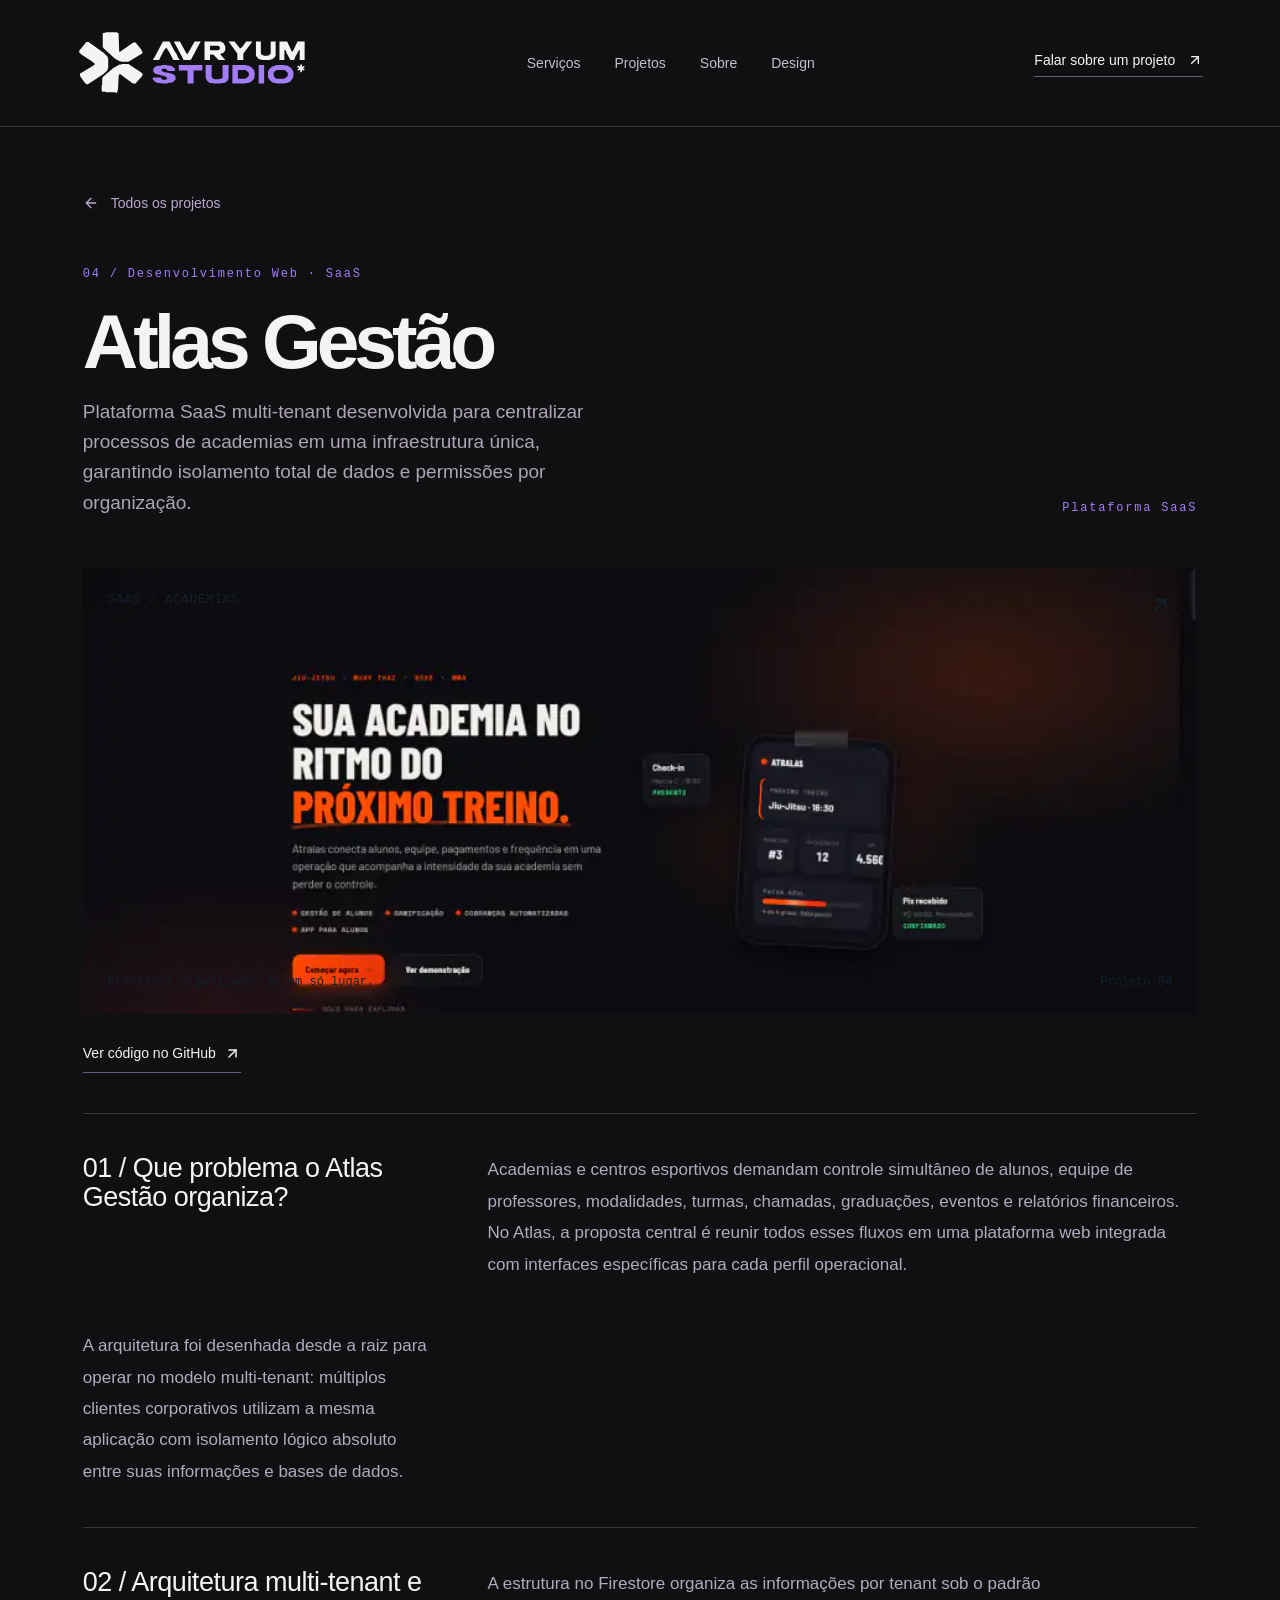
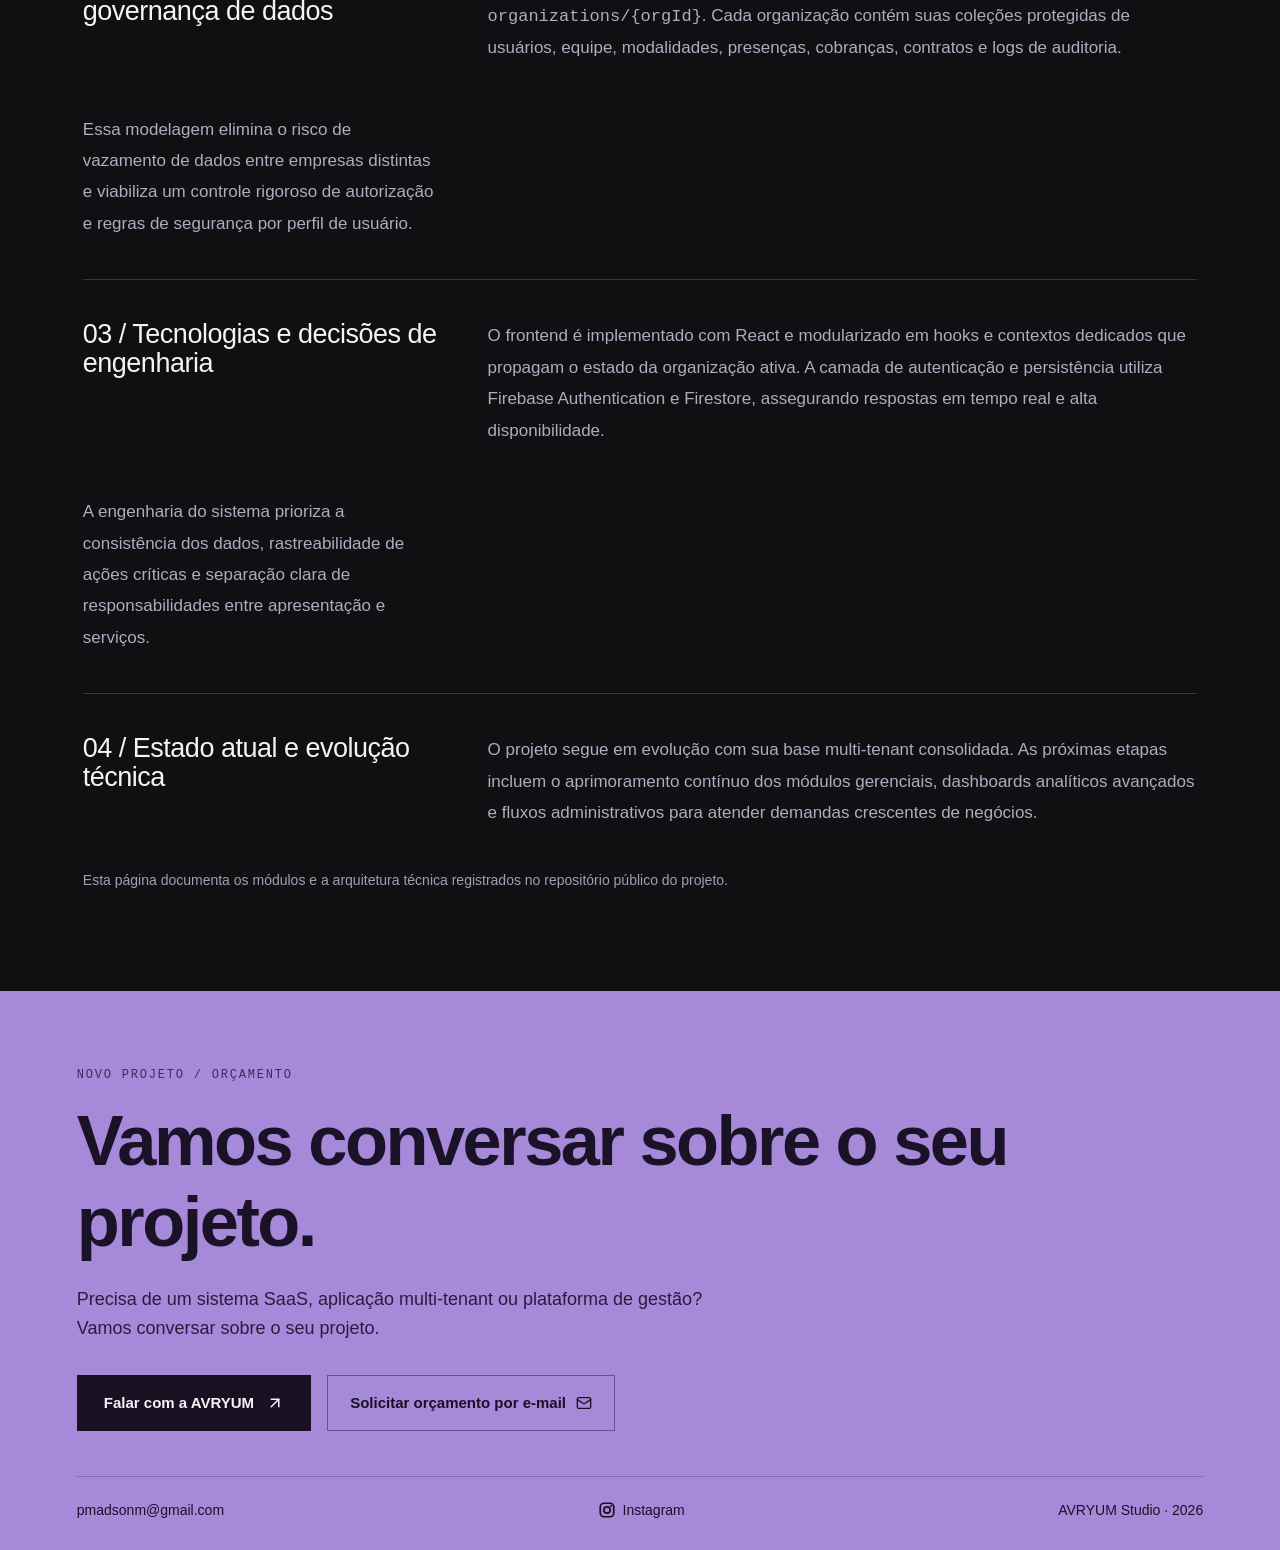
==== projetos/atlas-gestao/index.html @ d2729eb6 "chore: align project pages with AVRYUM studio branding" ====
<!DOCTYPE html>
<html lang="pt-BR">
<head>
<meta charset="UTF-8">
<meta name="viewport" content="width=device-width, initial-scale=1">
<meta name="theme-color" content="#101012">
<title>Atlas Gestão | SaaS Multi-tenant — AVRYUM Studio</title>
<meta name="description" content="Estudo de caso do Atlas Gestão: plataforma SaaS multi-tenant desenvolvida para centralizar processos, permissões e dados de academias.">
<meta name="author" content="AVRYUM Studio">
<meta name="robots" content="index,follow,max-image-preview:large,max-snippet:-1,max-video-preview:-1">
<link rel="canonical" href="https://avryum.vercel.app/projetos/atlas-gestao/index.html">
<meta property="og:locale" content="pt_BR">
<meta property="og:site_name" content="AVRYUM Studio">
<meta property="og:type" content="article">
<meta property="og:title" content="Atlas Gestão | SaaS Multi-tenant — AVRYUM Studio">
<meta property="og:description" content="Plataforma SaaS multi-tenant para centralizar rotinas, equipes, finanças e dados de academias em ambiente isolado.">
<meta property="og:url" content="https://avryum.vercel.app/projetos/atlas-gestao/index.html">
<meta property="og:image" content="https://avryum.vercel.app/projetos/atlas-gestao/img/index-atlas.webp">
<meta property="og:image:alt" content="Interface do projeto Atlas Gestão">
<meta name="twitter:card" content="summary_large_image">
<meta name="twitter:title" content="Atlas Gestão | SaaS Multi-tenant — AVRYUM Studio">
<meta name="twitter:description" content="Estudo de caso do Atlas Gestão, plataforma SaaS multi-tenant para academias.">
<meta name="twitter:image" content="https://avryum.vercel.app/projetos/atlas-gestao/img/index-atlas.webp">
<meta name="twitter:image:alt" content="Interface do projeto Atlas Gestão">
<link rel="icon" type="image/x-icon" href="../../imagens/favicon.ico" />
<link rel="stylesheet" href="../../css/estilos.css">
<script type="application/ld+json" data-seo-static>
{
  "@context": "https://schema.org",
  "@graph": [
    {
      "@type": "Organization",
      "@id": "https://avryum.vercel.app/#avryum",
      "name": "AVRYUM Studio",
      "url": "https://avryum.vercel.app/",
      "sameAs": [
        "https://www.instagram.com/avryum.studio/"
      ]
    },
    {
      "@type": "CreativeWork",
      "@id": "https://avryum.vercel.app/projetos/atlas-gestao/index.html#project",
      "url": "https://avryum.vercel.app/projetos/atlas-gestao/index.html",
      "name": "Atlas Gestão",
      "headline": "Atlas Gestão — SaaS multi-tenant para academias",
      "description": "Plataforma SaaS multi-tenant desenvolvida para centralizar alunos, equipe, modalidades, presenças, finanças e rotinas de academias.",
      "image": "https://avryum.vercel.app/projetos/atlas-gestao/img/index-atlas.webp",
      "inLanguage": "pt-BR",
      "dateModified": "2026-09-16",
      "creator": {"@id": "https://avryum.vercel.app/#avryum"},
      "keywords": ["SaaS para academias", "React", "Firebase", "Firestore", "multi-tenant"],
      "sameAs": ["https://github.com/Mad-xyz/atlas-gestao"]
    },
    {
      "@type": "BreadcrumbList",
      "itemListElement": [
        {"@type": "ListItem", "position": 1, "name": "Portfólio", "item": "https://avryum.vercel.app/"},
        {"@type": "ListItem", "position": 2, "name": "Atlas Gestão", "item": "https://avryum.vercel.app/projetos/atlas-gestao/index.html"}
      ]
    }
  ]
}
</script>
<script defer src="../../js/interacoes.js"></script>
<script defer src="../../js/card-media.js"></script>
</head>
<body class="antialiased">
<a class="skip-link" href="#main">Pular para o conteúdo</a>
<div class="square-cursor" aria-hidden="true"><span></span></div>
<header class="site-header">
<a class="wordmark" href="../../index.html" aria-label="AVRYUM Studio, início"><svg class="wordmark-logo" viewBox="7 101 421 120" role="img" aria-hidden="true" focusable="false">
  <path class="logo-main" fill-rule="evenodd" d="M 54 107 L 54 132 L 56 135 L 76 153 L 83 157 L 89 159 L 101 159 L 126 144 L 127 142 L 124 136 L 114 124 L 110 124 L 85 141 L 84 140 L 83 107 L 79 105 L 61 105 Z M 24 123 L 11 139 L 11 142 L 15 146 L 34 158 L 40 163 L 37 166 L 12 181 L 13 186 L 21 197 L 24 200 L 27 200 L 56 181 L 62 175 L 64 170 L 64 153 L 62 149 L 56 143 L 28 123 Z M 146 154 L 146 156 L 157 156 L 165 140 L 170 133 L 176 142 L 183 156 L 194 156 L 194 154 L 192 152 L 188 143 L 186 141 L 176 122 L 164 122 L 148 152 Z M 202 156 L 214 156 L 216 154 L 233 122 L 222 122 L 209 145 L 207 144 L 195 122 L 184 122 Z M 240 122 L 240 156 L 250 156 L 250 147 L 251 146 L 256 146 L 266 156 L 278 156 L 269 146 L 270 144 L 274 143 L 277 140 L 278 137 L 278 131 L 275 125 L 270 122 Z M 250 131 L 251 130 L 265 130 L 268 132 L 268 136 L 265 138 L 251 138 L 250 137 Z M 284 122 L 300 144 L 300 156 L 310 156 L 311 155 L 311 144 L 327 123 L 327 122 L 316 122 L 309 132 L 305 135 L 295 122 Z M 334 122 L 334 148 L 339 154 L 346 156 L 358 156 L 365 154 L 369 150 L 370 148 L 370 122 L 361 122 L 361 144 L 358 147 L 355 148 L 349 148 L 344 146 L 343 144 L 343 122 Z M 377 122 L 377 156 L 386 156 L 386 138 L 387 137 L 389 139 L 390 143 L 397 156 L 404 156 L 406 150 L 413 137 L 414 138 L 414 156 L 423 156 L 423 122 L 410 122 L 402 139 L 400 141 L 391 122 Z M 127 182 L 125 179 L 101 163 L 89 163 L 88 164 L 85 164 L 74 170 L 54 187 L 53 190 L 53 201 L 52 202 L 52 212 L 54 214 L 59 214 L 60 215 L 76 215 L 79 216 L 81 214 L 81 211 L 82 210 L 83 185 L 85 181 L 109 199 L 114 199 L 126 185 Z"/>
  <path class="logo-studio" fill-rule="evenodd" d="M 147 171 L 146 177 L 150 181 L 169 186 L 172 189 L 170 192 L 163 192 L 160 188 L 146 188 L 145 189 L 146 192 L 150 196 L 155 198 L 160 198 L 161 199 L 172 199 L 173 198 L 181 197 L 187 192 L 187 186 L 183 182 L 174 179 L 166 178 L 161 175 L 163 172 L 169 172 L 171 173 L 173 176 L 186 176 L 186 172 L 182 168 L 177 166 L 172 166 L 171 165 L 163 165 L 162 166 L 152 167 Z M 193 165 L 193 174 L 194 175 L 208 175 L 209 176 L 209 199 L 220 199 L 220 176 L 221 175 L 235 175 L 236 174 L 236 165 Z M 242 166 L 242 187 L 244 193 L 248 197 L 250 198 L 255 198 L 256 199 L 270 199 L 271 198 L 276 198 L 282 194 L 284 189 L 284 165 L 274 165 L 273 166 L 273 188 L 271 190 L 268 190 L 267 191 L 259 191 L 256 190 L 253 187 L 253 165 L 243 165 Z M 291 165 L 291 199 L 315 199 L 316 198 L 320 198 L 326 195 L 331 189 L 332 179 L 331 178 L 331 175 L 326 169 L 320 166 L 316 166 L 315 165 Z M 301 175 L 302 174 L 315 174 L 321 179 L 321 185 L 315 190 L 302 190 L 301 189 Z M 339 165 L 339 199 L 349 199 L 349 165 Z M 358 173 L 356 177 L 356 187 L 358 191 L 363 196 L 367 198 L 371 198 L 372 199 L 387 199 L 388 198 L 391 198 L 397 195 L 402 188 L 402 184 L 403 183 L 402 176 L 397 169 L 391 166 L 387 166 L 386 165 L 372 165 L 363 168 Z M 366 181 L 367 178 L 370 175 L 373 174 L 385 174 L 388 175 L 392 179 L 392 185 L 386 190 L 373 190 L 370 189 L 367 186 Z"/>
  <path class="logo-star" d="M 415 164 L 415 167 L 414 168 L 411 166 L 410 167 L 410 169 L 413 171 L 410 173 L 410 175 L 414 174 L 415 175 L 415 178 L 417 178 L 419 174 L 421 175 L 423 174 L 423 173 L 420 171 L 423 169 L 422 167 L 419 168 L 418 167 L 418 164 Z"/>
</svg></a>
<nav aria-label="Principal"><a href="../../index.html#servicos">Serviços</a><a href="../../index.html#projetos">Projetos</a><a href="../../index.html#sobre">Sobre</a><a href="../../index.html#design">Design</a></nav>
<a class="contact-link" href="#contato">Falar sobre um projeto <svg xmlns="http://www.w3.org/2000/svg" width="16" height="16" viewBox="0 0 24 24" fill="none" stroke="currentColor" stroke-width="2" stroke-linecap="round" stroke-linejoin="round" class="lucide lucide-arrow-up-right" aria-hidden="true"><path d="M7 7h10v10"></path><path d="M7 17 17 7"></path></svg></a>
</header>

<main id="main" class="case-main">
<a class="back-link" href="../../index.html#projetos"><svg xmlns="http://www.w3.org/2000/svg" width="16" height="16" viewBox="0 0 24 24" fill="none" stroke="currentColor" stroke-width="2" stroke-linecap="round" stroke-linejoin="round" class="lucide lucide-arrow-left" aria-hidden="true"><path d="m12 19-7-7 7-7"></path><path d="M19 12H5"></path></svg>Todos os projetos</a>
<div class="case-heading">
<div><span class="eyebrow">04 / Desenvolvimento Web · SaaS</span>
<h1>Atlas Gestão</h1>
<p>Plataforma SaaS multi-tenant desenvolvida para centralizar processos de academias em uma infraestrutura única, garantindo isolamento total de dados e permissões por organização.</p>
</div><span class="eyebrow">Plataforma SaaS</span>
</div>

<div class="project-cover ag" data-media-type="scroll" data-project="atlas-gestao">
<div class="cover-media" aria-hidden="true"></div>
<div class="cover-meta"><span>SAAS / ACADEMIAS</span><svg xmlns="http://www.w3.org/2000/svg" width="23" height="23" viewBox="0 0 24 24" fill="none" stroke="currentColor" stroke-width="2" stroke-linecap="round" stroke-linejoin="round" aria-hidden="true"><path d="M7 7h10v10"></path><path d="M7 17 17 7"></path></svg></div>
<div class="cover-name">ATLAS<span>GESTÃO</span></div>
<div class="cover-bottom"><span>Processos organizados em um só lugar.</span><span>Projeto 04</span></div>
</div>

<div class="case-links"><a href="https://github.com/Mad-xyz/atlas-gestao" target="_blank" rel="noreferrer">Ver código no GitHub<svg xmlns="http://www.w3.org/2000/svg" width="17" height="17" viewBox="0 0 24 24" fill="none" stroke="currentColor" stroke-width="2" stroke-linecap="round" stroke-linejoin="round" class="lucide lucide-arrow-up-right" aria-hidden="true"><path d="M7 7h10v10"></path><path d="M7 17 17 7"></path></svg></a></div>

<section class="case-sections">
<h2>01 / Que problema o Atlas Gestão organiza?</h2>
<p>Academias e centros esportivos demandam controle simultâneo de alunos, equipe de professores, modalidades, turmas, chamadas, graduações, eventos e relatórios financeiros. No Atlas, a proposta central é reunir todos esses fluxos em uma plataforma web integrada com interfaces específicas para cada perfil operacional.</p>
<p>A arquitetura foi desenhada desde a raiz para operar no modelo multi-tenant: múltiplos clientes corporativos utilizam a mesma aplicação com isolamento lógico absoluto entre suas informações e bases de dados.</p>
</section>

<section class="case-sections">
<h2>02 / Arquitetura multi-tenant e governança de dados</h2>
<p>A estrutura no Firestore organiza as informações por tenant sob o padrão <code>organizations/{orgId}</code>. Cada organização contém suas coleções protegidas de usuários, equipe, modalidades, presenças, cobranças, contratos e logs de auditoria.</p>
<p>Essa modelagem elimina o risco de vazamento de dados entre empresas distintas e viabiliza um controle rigoroso de autorização e regras de segurança por perfil de usuário.</p>
</section>

<section class="case-sections">
<h2>03 / Tecnologias e decisões de engenharia</h2>
<p>O frontend é implementado com React e modularizado em hooks e contextos dedicados que propagam o estado da organização ativa. A camada de autenticação e persistência utiliza Firebase Authentication e Firestore, assegurando respostas em tempo real e alta disponibilidade.</p>
<p>A engenharia do sistema prioriza a consistência dos dados, rastreabilidade de ações críticas e separação clara de responsabilidades entre apresentação e serviços.</p>
</section>

<section class="case-sections">
<h2>04 / Estado atual e evolução técnica</h2>
<p>O projeto segue em evolução com sua base multi-tenant consolidada. As próximas etapas incluem o aprimoramento contínuo dos módulos gerenciais, dashboards analíticos avançados e fluxos administrativos para atender demandas crescentes de negócios.</p>
</section>

<p class="case-note">Esta página documenta os módulos e a arquitetura técnica registrados no repositório público do projeto.</p>
</main>

<footer id="contato">
<div class="eyebrow">NOVO PROJETO / ORÇAMENTO</div>
<div class="footer-title">Vamos conversar sobre o seu projeto.</div>
<p class="footer-lead">Precisa de um sistema SaaS, aplicação multi-tenant ou plataforma de gestão? Vamos conversar sobre o seu projeto.</p>
<div class="footer-actions">
  <a class="footer-btn-primary" href="https://ig.me/m/avryum.studio" target="_blank" rel="noreferrer">
    Falar com a AVRYUM
    <svg xmlns="http://www.w3.org/2000/svg" width="18" height="18" viewBox="0 0 24 24" fill="none" stroke="currentColor" stroke-width="2" stroke-linecap="round" stroke-linejoin="round" aria-hidden="true"><path d="M7 7h10v10"></path><path d="M7 17 17 7"></path></svg>
  </a>
  <a class="footer-btn-secondary" href="mailto:pmadsonm@gmail.com">
    Solicitar orçamento por e-mail
    <svg xmlns="http://www.w3.org/2000/svg" width="16" height="16" viewBox="0 0 24 24" fill="none" stroke="currentColor" stroke-width="2" stroke-linecap="round" stroke-linejoin="round" aria-hidden="true"><rect width="20" height="16" x="2" y="4" rx="2"></rect><path d="m22 7-8.97 5.7a1.94 1.94 0 0 1-2.06 0L2 7"></path></svg>
  </a>
</div>
<div class="footer-bottom"><a href="mailto:pmadsonm@gmail.com">pmadsonm@gmail.com</a>
<div class="socials"><a href="https://www.instagram.com/avryum.studio/" target="_blank" rel="noreferrer"><span class="icon-instagram" aria-hidden="true"></span>Instagram</a></div><span>AVRYUM Studio · 2026</span>
</div>
</footer>
</body>
</html>
---- css/estilos.css ----
/* BASE: substitui o reset do framework sem exigir instalação. */
*,::before,::after {
  box-sizing:border-box;
  border:0 solid;
  margin:0;
  padding:0
}

html {
  line-height:1.5;
  -webkit-text-size-adjust:100%;
  tab-size:4
}

body {
  line-height:inherit
}

h1,h2,h3,h4,h5,h6 {
  font-size:inherit;
  font-weight:inherit
}

a {
  color:inherit;
  text-decoration:inherit
}

figure {
  margin:0
}

button,input,select,textarea {
  font:inherit;
  color:inherit;
  background:transparent;
  border-radius:0
}

button {
  cursor:pointer
}

img,svg,video,canvas {
  display:block;
  vertical-align:middle
}

img,video {
  max-width:100%;
  height:auto
}

sup {
  font-size:75%;
  line-height:0;
  position:relative;
  vertical-align:baseline;
  top:-.5em
}

[hidden] {
  display:none!important
}

.antialiased {
  -webkit-font-smoothing:antialiased;
  -moz-osx-font-smoothing:grayscale
}

/* ABAS: aparência original, interação acessível em JavaScript comum. */
.design-tabs {
  display:flex;
  flex-direction:column;
  gap:.5rem
}

.design-tabs [data-slot=tabs-list] {
  display:inline-flex;
  width:fit-content;
  align-items:center;
  justify-content:center;
  padding:3px;
  color:var(--muted-foreground)
}

.design-tabs [data-slot=tabs-trigger] {
  position:relative;
  display:inline-flex;
  align-items:center;
  justify-content:center;
  gap:6px;
  border:1px solid transparent;
  font-weight:500;
  white-space:nowrap;
  color:color-mix(in srgb,var(--foreground) 60%,transparent);
  transition:all .15s
}

.design-tabs [data-slot=tabs-trigger]:hover {
  color:var(--foreground)
}

.design-tabs [data-slot=tabs-trigger]::after {
  content:"";
  position:absolute;
  left:0;
  right:0;
  bottom:-5px;
  height:2px;
  opacity:0;
  transition:opacity .15s
}

.design-tabs [data-slot=tabs-trigger][data-state=active]::after {
  opacity:1
}

.design-tabs [data-slot=tabs-content] {
  flex:1;
  outline:none
}

.liquid-art {
  position:relative;
  overflow:hidden
}

.liquid-brilho {
  position:absolute;
  left:0;
  top:0;
  width:44%;
  aspect-ratio:1;
  border-radius:50%;
  pointer-events:none;
  opacity:0;
  transform:translate(-50%,-50%);
  background:radial-gradient(circle,rgba(189,151,255,.38),rgba(130,80,220,.14) 35%,transparent 72%);
  filter:blur(18px);
  mix-blend-mode:screen;
  transition:opacity .35s ease,left .12s ease,top .12s ease
}


/* VISUAL ORIGINAL: cores, tamanhos e margens não foram redesenhados. */
.liquid-art {
  width:100%;
  height:100%
}

:root {
  color-scheme:dark;
  --background:#101012;
  --foreground:#f4f3f6;
  --card:#19191d;
  --card-foreground:#f4f3f6;
  --popover:#19191d;
  --popover-foreground:#f4f3f6;
  --primary:#ad8cff;
  --primary-foreground:#111014;
  --secondary:#242127;
  --secondary-foreground:#f4f3f6;
  --muted:#242127;
  --muted-foreground:#ada9b5;
  --accent:#34303b;
  --accent-foreground:#fff;
  --border:#37343c;
  --ring:#ad8cff;
  --purple:#a37df7;
  
}

* {
  box-sizing:border-box
}
html {
  scroll-behavior:smooth;
  scroll-padding-top:36px
}
body {
  margin:0;
  background:var(--background);
  color:var(--foreground);
  font-family:Arial,Helvetica,sans-serif;
  font-size:16px;
  line-height:1.6
}
a {
  color:inherit;
  text-decoration:none
}
button {
  font:inherit
}
a:focus-visible,button:focus-visible {
  outline:2px solid var(--purple);
  outline-offset:7px
}
::selection {
  background:#a37df7;
  color:#111
}
h1,h2,h3,p {
  margin:0
}
em {
  font-family:Georgia,'Times New Roman',serif;
  font-weight:400
}
svg {
  flex-shrink:0
}

/* CABEÇALHO E NAVEGAÇÃO */
.site-header {
  max-width:1440px;
  margin:auto;
  display:flex;
  align-items:center;
  justify-content:space-between;
  padding:30px 6%;
  border-bottom:1px solid var(--border);
  gap:28px
}
.wordmark {
  font-size:31px;
  font-weight:800;
  letter-spacing:-2px;
  line-height:1
}
.wordmark span {
  color:var(--purple)
}
.wordmark sup {
  font-size:11px;
  letter-spacing:0;
  vertical-align:top;
  margin-left:3px
}
.site-header nav {
  display:flex;
  gap:34px;
  font-size:14px
}
.site-header nav a {
  color:#c2bfc7
}
.site-header a:hover {
  color:var(--purple)
}
.contact-link {
  display:flex;
  align-items:center;
  gap:12px;
  font-size:14px;
  border-bottom:1px solid #65606f;
  padding-bottom:5px
}

/* APRESENTAÇÃO INICIAL */
.hero {
  max-width:1440px;
  margin:auto;
  padding:35px 6% 0
}
.hero-top {
  display:flex;
  justify-content:space-between
}
.eyebrow,.hero-index {
  font-size:12px;
  letter-spacing:1.8px;
  font-family:monospace;
  font-weight:500
}
.eyebrow {
  color:var(--purple)
}
.hero-index {
  color:#a6a1ad
}
.hero-grid {
  display:grid;
  grid-template-columns:1.2fr 1fr;
  align-items:center;
  min-height:570px;
  gap:12px
}
.hero-copy {
  position:relative;
  z-index:2;
  padding:50px 0
}
h1 {
  font-size:clamp(56px,6.9vw,104px);
  font-weight:600;
  line-height:.99;
  letter-spacing:-5px
}
h1 em {
  color:var(--purple)
}
.hero-copy>p {
  font-size:17px;
  line-height:1.7;
  color:#b7b3bf;
  max-width:430px;
  margin:30px 0
}
.hero-actions {
  display:flex;
  align-items:center;
  gap:16px;
  flex-wrap:wrap
}
.primary-link {
  display:inline-flex;
  align-items:center;
  gap:34px;
  background:var(--purple);
  color:#15101e;
  padding:15px 23px;
  font-size:14px;
  font-weight:600;
  border:1px solid var(--purple);
  transition:background .2s,transform .2s
}
.primary-link:hover {
  background:#c4acff;
  transform:translateY(-2px)
}
.secondary-link {
  display:inline-flex;
  align-items:center;
  gap:10px;
  background:transparent;
  color:#f4f3f6;
  padding:14px 22px;
  font-size:14px;
  font-weight:600;
  border:1px solid var(--border);
  transition:border-color .2s,background .2s,color .2s,transform .2s
}
.secondary-link:hover {
  border-color:var(--purple);
  color:var(--purple);
  background:rgba(163,125,247,.08);
  transform:translateY(-2px)
}
.hero-footnote {
  display:flex;
  flex-direction:column;
  color:#aaa4b3;
  font-size:12px;
  margin-top:33px;
  line-height:1.6
}
.hero-art {
  position:relative;
  aspect-ratio:1/1;
  min-width:0
}
.hero-art img {
  width:100%;
  height:100%;
  object-fit:cover;
  mix-blend-mode:lighten
}
.art-caption {
  position:absolute;
  bottom:8px;
  left:18px;
  font-family:monospace;
  font-size:12px;
  letter-spacing:1px;
  color:#aaa2b6
}
.art-number {
  position:absolute;
  right:0;
  top:18px;
  writing-mode:vertical-rl;
  font-family:monospace;
  font-size:12px;
  color:#9e96aa
}
.discipline-line {
  border-top:1px solid var(--border);
  border-bottom:1px solid var(--border);
  padding:23px 0;
  display:flex;
  align-items:center;
  justify-content:space-between;
  gap:18px;
  font-size:12px;
  letter-spacing:1px;
  color:#d3cfd9
}
.asterisk {
  color:var(--purple);
  font-size:28px;
  line-height:1
}

/* SEÇÕES E PROJETOS */
.section {
  max-width:1440px;
  margin:auto;
  padding:104px 6%
}
.section-heading {
  display:flex;
  justify-content:space-between;
  align-items:flex-end;
  gap:50px;
  margin-bottom:45px
}
.section-heading>p {
  max-width:310px;
  font-size:16px;
  color:#a9a4b0;
  line-height:1.8
}
h2 {
  font-size:clamp(42px,4.6vw,67px);
  line-height:1.05;
  letter-spacing:-2.7px;
  font-weight:500;
  margin-top:20px
}
h2 em {
  color:var(--purple)
}

/* SERVIÇOS E ESPECIALIDADES */
.services-section {
  border-bottom:1px solid var(--border);
}
.services-grid {
  display:grid;
  grid-template-columns:repeat(3,1fr);
  gap:26px;
  margin-top:20px
}
.service-card {
  background:var(--card);
  border:1px solid var(--border);
  padding:34px 28px;
  display:flex;
  flex-direction:column;
  justify-content:space-between;
  transition:transform .25s,border-color .25s,background .25s;
  position:relative
}
.service-card:hover {
  transform:translateY(-4px);
  border-color:var(--purple);
  background:#1c1b20
}
.service-card-top {
  display:flex;
  justify-content:space-between;
  align-items:center;
  margin-bottom:20px
}
.service-number {
  font-family:monospace;
  font-size:12px;
  color:var(--purple);
  letter-spacing:1.5px;
  font-weight:600
}
.service-icon {
  color:#9a92a5
}
.service-card h3 {
  font-size:22px;
  font-weight:500;
  letter-spacing:-.5px;
  margin-bottom:12px;
  color:#f4f3f6
}
.service-card p {
  font-size:15px;
  line-height:1.7;
  color:#aaa4b2
}
.service-card-footer {
  margin-top:24px;
  padding-top:16px;
  border-top:1px solid rgba(255,255,255,.06);
  font-family:monospace;
  font-size:11px;
  color:#857f8f;
  letter-spacing:1px;
  text-transform:uppercase
}

.work {
  overflow:hidden;
}
.project-grid {
  --grid-gap:34px;
  display:flex;
  gap:var(--grid-gap);
  width:max-content;
  animation:marquee 30s linear infinite;
}
.project-grid:hover {
  animation-play-state:paused;
}
@keyframes marquee {
  0% { transform:translateX(0); }
  100% { transform:translateX(calc(-50% - (var(--grid-gap) / 2))); }
}
.project-card {
  display:block;
  min-width:0;
  flex:0 0 32vw;
}
.project-cover {
  aspect-ratio:1.36;
  position:relative;
  display:flex;
  flex-direction:column;
  justify-content:space-between;
  padding:25px;
  overflow:hidden;
  transition:transform .35s
}
.project-card:hover .project-cover {
  transform:translateY(-5px)
}
.rs {
  background:#c0a5f0;
  color:#20132e
}
.mh {
  background:#e6e6e3;
  color:#161617
}
.ig {
  background:#f4a6d1;
  color:#2e1320
}
.ag {
  background:#a5d1f0;
  color:#13202e
}
.cover-meta,.cover-bottom {
  display:flex;
  justify-content:space-between;
  gap:12px;
  font:12px monospace;
  letter-spacing:1px
}
.cover-name {
  font-size:clamp(40px,6vw,90px);
  font-weight:900;
  letter-spacing:-5px;
  line-height:.92
}
.cover-name>span {
  display:block
}
.rs .cover-name>span {
  font-size:.57em;
  letter-spacing:-2px
}
.mh .cover-name>span {
  font-style:italic;
  color:#685189
}
.ig .cover-name>span {
  font-size:.6em;
  letter-spacing:-2px;
  color:#ad4b80
}
.ag .cover-name>span {
  font-size:.6em;
  letter-spacing:-2px;
  color:#4b80ad
}
.cover-bottom {
  font-size:12px;
  letter-spacing:0
}
.project-caption {
  display:flex;
  justify-content:space-between;
  align-items:center;
  padding-top:22px;
  gap:16px
}
.project-caption h3 {
  font-size:23px;
  font-weight:500;
  letter-spacing:-.5px
}
.project-caption p {
  font-size:14px;
  color:#a9a2b2;
  margin-top:3px
}
.round-arrow {
  display:grid;
  place-items:center;
  border:1px solid #504959;
  width:42px;
  height:42px;
  border-radius:50%;
  transition:background .2s;
  flex-shrink:0
}
.project-card:hover .round-arrow {
  background:var(--purple);
  color:#17121d
}
.project-summary {
  font-size:15px;
  line-height:1.7;
  color:#aaa4b1;
  margin-top:17px;
  max-width:440px
}

/* SOBRE MIM */
.about {
  background:#eeedf0;
  color:#19161f;
  display:grid;
  grid-template-columns:1fr 1fr;
  gap:10%;
  max-width:none;
  padding-left:max(6%,calc((100% - 1268px)/2));
  padding-right:max(6%,calc((100% - 1268px)/2))
}
.about .eyebrow {
  color:#684497
}
.about h2 {
  font-size:clamp(40px,4.4vw,63px)
}
.about h2 em {
  color:#7047a5
}
.about-lead {
  margin-top:40px;
  font-size:23px;
  line-height:1.5;
  letter-spacing:-.5px
}
.signature {
  display:block;
  font-family:Georgia,serif;
  font-size:25px;
  font-style:italic;
  color:#6d4b97;
  margin-top:34px
}
.about-story>p {
  font-size:17px;
  line-height:1.8;
  color:#55505b
}
.timeline {
  margin-top:32px
}
.timeline>div {
  display:flex;
  gap:30px;
  border-top:1px solid #d0cad7;
  padding:25px 0
}
.timeline>div>span {
  font:12px monospace;
  color:#7752a5;
  min-width:39px;
  margin-top:5px
}
.timeline h3 {
  font-size:18px;
  font-weight:600;
  margin-bottom:8px
}
.timeline p {
  font-size:15px;
  line-height:1.75;
  color:#605967
}
.about-story .honest-note {
  font-size:14px;
  border-left:2px solid #906ac2;
  padding-left:20px;
  margin-top:15px
}

/* CONHECIMENTOS */
.toolbox {
  padding-top:55px;
  padding-bottom:60px;
  border-bottom:1px solid var(--border)
}
.tools-row {
  display:grid;
  grid-template-columns:repeat(6,1fr);
  margin-top:30px;
  gap:24px
}
.tools-row h3 {
  font-size:22px;
  letter-spacing:-.5px;
  font-weight:500
}
.tools-row span {
  font-size:14px;
  color:#a29aaa
}

/* ÁREA DE DESIGN */
.design-tabs [data-slot=tabs-list] {
  height:auto;
  gap:24px;
  margin-bottom:26px;
  flex-wrap:wrap
}
.design-tabs [data-slot=tabs-trigger] {
  padding:12px 0;
  font-size:14px;
  border-radius:0;
  flex:none
}
.design-tabs [data-slot=tabs-trigger][data-state=active] {
  color:var(--purple)
}
.design-tabs [data-slot=tabs-trigger]:after {
  background:var(--purple)
}
.design-panel {
  border-top:1px solid var(--border);
  border-bottom:1px solid var(--border);
  display:grid;
  grid-template-columns:1.1fr 1fr;
  gap:60px;
  padding:45px 0
}
.big-type {
  font-size:clamp(40px,5.3vw,75px);
  letter-spacing:-3px;
  line-height:1.07;
  font-weight:500
}
.big-type em {
  color:var(--purple)
}
.design-panel>div {
  max-width:430px;
  align-self:center
}
.design-panel h3 {
  font-size:26px;
  font-weight:500;
  margin:12px 0
}
.design-panel p {
  font-size:16px;
  color:#b6aebf
}
.design-panel p.muted {
  font-size:14px;
  color:#a79daf;
  margin-top:20px
}

/* POSICIONAMENTO DESENVOLVIMENTO + DESIGN */
.solution-mindset {
  border-top:1px solid var(--border);
  border-bottom:1px solid var(--border);
  background:linear-gradient(180deg,#141417 0%,#101012 100%);
  padding:90px 6%
}
.mindset-container {
  max-width:1440px;
  margin:auto;
  display:grid;
  grid-template-columns:1.1fr 1fr;
  gap:60px;
  align-items:center
}
.mindset-container h2 {
  margin-top:0;
  font-size:clamp(36px,4.5vw,58px);
  line-height:1.08;
  letter-spacing:-2px
}
.mindset-container h2 em {
  color:var(--purple)
}
.mindset-copy {
  max-width:520px
}
.mindset-copy p {
  font-size:17px;
  line-height:1.8;
  color:#b7b2c0;
  margin-bottom:18px
}
.mindset-copy p:last-child {
  margin-bottom:0
}

/* RODAPÉ */
footer {
  background:#a789da;
  color:#1a1226;
  padding:75px 6% 30px
}
footer .eyebrow {
  color:#3f2c58
}
.footer-title {
  display:flex;
  align-items:center;
  justify-content:space-between;
  font-size:clamp(34px,5.5vw,72px);
  letter-spacing:-2.5px;
  line-height:1.15;
  padding:16px 0 12px;
  font-weight:600
}
.footer-title svg {
  width:55px;
  height:55px
}
.footer-lead {
  font-size:18px;
  line-height:1.6;
  color:#291c3d;
  max-width:640px;
  margin:10px 0 32px
}
.footer-actions {
  display:flex;
  gap:16px;
  flex-wrap:wrap;
  margin-bottom:45px
}
.footer-btn-primary {
  display:inline-flex;
  align-items:center;
  gap:12px;
  background:#191024;
  color:#f4f3f6;
  padding:15px 26px;
  font-size:15px;
  font-weight:600;
  border:1px solid #191024;
  transition:background .2s,transform .2s
}
.footer-btn-primary:hover {
  background:#2e1f40;
  transform:translateY(-2px)
}
.footer-btn-secondary {
  display:inline-flex;
  align-items:center;
  gap:10px;
  background:transparent;
  color:#191024;
  padding:14px 22px;
  font-size:15px;
  font-weight:600;
  border:1px solid #6b4d90;
  transition:background .2s,border-color .2s
}
.footer-btn-secondary:hover {
  background:rgba(25,16,36,.08);
  border-color:#191024
}
.footer-bottom {
  border-top:1px solid #876aae;
  padding-top:22px;
  display:flex;
  justify-content:space-between;
  align-items:center;
  gap:24px;
  font-size:14px
}
.socials {
  display:flex;
  gap:22px
}
.socials a {
  display:flex;
  align-items:center;
  gap:7px
}
.icon-github,.icon-instagram,.icon-linkedin {
  background-size: contain;
  background-repeat: no-repeat;
  width: 18px;
  height: 18px;
  filter: brightness(0);
}
.icon-github {
  background-image: url('https://cdn.jsdelivr.net/gh/glincker/thesvg@main/public/icons/github/default.svg');
}
.icon-instagram {
  background-image: url('https://cdn.jsdelivr.net/gh/glincker/thesvg@main/public/icons/instagram/mono.svg');
}
.icon-linkedin {
  background-image: url('https://cdn.jsdelivr.net/gh/glincker/thesvg@main/public/icons/linkedin/default.svg');
}

/* CURSOR QUADRADO */
.square-cursor {
  pointer-events:none;
  position:fixed;
  top:0;
  left:0;
  width:0;
  height:0;
  z-index:9999;
  opacity:0
}
.square-cursor span {
  position:absolute;
  display:block;
  width:10px;
  height:10px;
  background:#ba95ff;
  left:-5px;
  top:-5px;
  box-shadow:0 0 24px 7px #9d69f329;
  transition:width .2s,height .2s,left .2s,top .2s,background .2s
}
.square-cursor.over span {
  width:26px;
  height:26px;
  left:-13px;
  top:-13px;
  background:#b58cff30;
  border:1px solid #c1a1ff
}
@media(pointer:fine) {
  .custom-cursor,.custom-cursor a,.custom-cursor button {
  cursor:none
}

}

/* PÁGINAS DOS PROJETOS */
.case-main {
  max-width:1268px;
  padding:65px 6% 100px;
  margin:auto
}
.back-link {
  font-size:14px;
  color:#b9a8ce;
  display:inline-flex;
  gap:12px;
  align-items:center;
  margin-bottom:45px
}
.case-heading {
  display:flex;
  justify-content:space-between;
  gap:40px;
  align-items:flex-end;
  margin-bottom:50px
}
.case-heading h1 {
  font-size:clamp(46px,6vw,86px);
  margin:18px 0
}
.case-heading p {
  max-width:540px;
  color:#ada5b7;
  font-size:19px
}
.case-main .project-cover {
  aspect-ratio:2.5
}
.case-main .cover-name {
  font-size:clamp(60px,9vw,135px)
}
.case-links {
  display:flex;
  gap:24px;
  flex-wrap:wrap;
  padding:28px 0 40px
}
.case-links a {
  display:flex;
  align-items:center;
  gap:8px;
  font-size:14px;
  border-bottom:1px solid #6c577e;
  padding-bottom:8px
}
.case-sections {
  display:grid;
  grid-template-columns:1fr 2fr;
  border-top:1px solid var(--border);
  padding:40px 0;
  gap:50px
}
.case-sections h2 {
  font-size:27px;
  margin:0;
  letter-spacing:-.5px
}
.case-sections p {
  font-size:17px;
  color:#b2aabf;
  line-height:1.85
}
.case-note {
  font-size:14px;
  color:#a99bb5;
  max-width:650px
}
.skip-link {
  position:absolute;
  top:-100px;
  left:20px;
  background:#a37df7;
  color:#111;
  padding:12px;
  z-index:10000
}
.skip-link:focus {
  top:10px
}

@media(min-width:1500px) {
  footer {
  padding-left:calc((100% - 1268px)/2);
  padding-right:calc((100% - 1268px)/2)
}

}

@media(max-width:800px) {
  .site-header {
  padding:25px 6%;
  gap:18px
}
.site-header nav {
  gap:20px
}
.contact-link {
  font-size:0;
  gap:0
}
.contact-link svg {
  width:22px;
  height:22px
}
.hero-grid {
  min-height:0;
  grid-template-columns:1.15fr 1fr
}
.hero-copy {
  padding:50px 0
}
h1 {
  font-size:60px;
  letter-spacing:-3px
}
.hero-copy>p {
  font-size:16px
}
.hero-art {
  margin-right:-20px
}
.hero-index {
  display:none
}
.hero-footnote {
  display:none
}
.art-caption {
  display:none
}
.discipline-line {
  gap:12px;
  letter-spacing:0
}
.section {
  padding-top:70px;
  padding-bottom:70px
}
.section-heading {
  gap:30px
}
.section-heading>p {
  max-width:250px;
  font-size:15px
}
.about {
  gap:7%
}
.about h2 {
  font-size:43px
}
.about-lead {
  font-size:20px
}
.timeline>div {
  gap:15px
}
.tools-row {
  grid-template-columns:repeat(3,1fr)
}
.services-grid {
  grid-template-columns:repeat(2,1fr)
}
.mindset-container {
  grid-template-columns:1fr;
  gap:35px
}
.design-panel {
  gap:35px
}
.footer-bottom {
  flex-wrap:wrap
}
.footer-bottom>span {
  width:100%
}
.case-heading {
  display:block
}
.case-heading .eyebrow {
  margin-top:22px;
  display:block
}

}

@media(max-width:560px) {
  body {
    overflow-x:hidden
  }
  .site-header nav {
    display:none
  }
  .wordmark {
    font-size:28px
  }
.site-header .contact-link {
  display:none
}
.hero-top {
  margin-top:6px
}
.eyebrow {
  font-size:12px;
  letter-spacing:1px
}
.hero-grid {
  display:flex;
  flex-direction:column;
  align-items:stretch;
  gap:0
}
.hero-copy {
  padding:43px 0 15px
}
h1 {
  font-size:clamp(49px,12vw,68px);
  letter-spacing:-2.8px
}
.hero-copy>p {
  max-width:100%;
  margin:24px 0
}
.hero-art {
  width:88%;
  align-self:center;
  margin:-8px 0 18px;
  max-height:340px
}
.hero-art img {
  object-fit:contain
}
.art-number {
  right:0;
  top:45px
}
.discipline-line {
  flex-wrap:wrap;
  justify-content:center;
  padding:18px 0
}
.discipline-line>span:nth-last-child(-n+2) {
  display:none
}
.section-heading {
  display:block;
  margin-bottom:30px
}
.section-heading>p {
  margin-top:24px;
  max-width:100%
}
h2 {
  font-size:43px;
  letter-spacing:-2px
}
.project-grid {
  --grid-gap:20px;
}
.project-card {
  flex:0 0 85vw;
}
.cover-name {
  font-size:clamp(50px,15vw,70px)
}
.project-cover {
  padding:22px
}
.project-summary {
  font-size:16px
}
.about {
  grid-template-columns:1fr;
  gap:40px
}
.about-lead {
  margin-top:25px
}
.signature {
  margin-top:20px
}
.tools-row {
  grid-template-columns:1fr 1fr;
  gap:25px
}
.tools-row h3 {
  font-size:21px
}
.toolbox {
  padding-top:40px;
  padding-bottom:40px
}
.design-tabs [data-slot=tabs-list] {
  gap:16px;
  justify-content:flex-start
}
.design-tabs [data-slot=tabs-trigger] {
  font-size:14px;
  white-space:normal
}
.design-panel {
  grid-template-columns:1fr;
  gap:35px;
  padding:32px 0
}
.big-type {
  font-size:57px
}
.footer-title {
  font-size:clamp(30px,9vw,41px);
  letter-spacing:-1.8px;
  gap:16px
}
.footer-title svg {
  width:34px;
  height:34px
}
.services-grid {
  grid-template-columns:1fr
}
.solution-mindset {
  padding:60px 6%
}
.hero-actions {
  flex-direction:column;
  align-items:stretch;
  gap:12px
}
.hero-actions .primary-link,
.hero-actions .secondary-link {
  width:100%;
  justify-content:center
}
.footer-lead {
  font-size:16px;
  margin:10px 0 24px
}
.footer-actions {
  flex-direction:column;
  align-items:stretch;
  gap:12px;
  margin-bottom:35px
}
.footer-btn-primary,
.footer-btn-secondary {
  width:100%;
  justify-content:center
}
.footer-bottom {
  gap:18px
}
.footer-bottom>a {
  width:100%
}
.case-main {
  padding-top:35px
}
.case-main .project-cover {
  aspect-ratio:1.3
}
.case-main .cover-name {
  font-size:clamp(45px,14vw,65px)
}
.case-sections {
  grid-template-columns:1fr;
  gap:20px
}
.case-heading h1 {
  font-size:48px;
  letter-spacing:-2px
}
.case-heading p {
  font-size:17px
}

}

/* ── ANIMAÇÕES DE MÍDIA NOS CARDS ──────────────────────────────────────────
   Camada de mídia absoluta dentro do .project-cover.
   O design original (cores, tipografia, layout flex) é completamente
   preservado. Os textos ficam acima via z-index no .cover-overlay.
   ─────────────────────────────────────────────────────────────────────── */

/* Contentor da mídia: preenchimento absoluto, clipa o overflow */
.cover-media {
  position:absolute;
  inset:0;
  overflow:hidden;
  z-index:0;
  pointer-events:none
}

/* Overlay de cor: mantém a identidade de cada card sobre a imagem */
.cover-media::after {
  content:'';
  position:absolute;
  inset:0;
  z-index:2;
  pointer-events:none
}
.rs .cover-media::after { background:rgba(192,165,240,.60) }
.mh .cover-media::after { background:rgba(230,230,227,.58) }
.ig .cover-media::after { background:rgba(244,166,209,.60) }
.ag .cover-media::after { background:rgba(165,209,240,.60) }

/* Quando há mídia: remove overlay de cor em todos os covers */
[data-media-type] .cover-media::after {
  display:none
}

/* No index (dentro do grid): esconde textos — só imagem */
.project-grid [data-media-type] .cover-meta,
.project-grid [data-media-type] .cover-bottom {
  display:none
}

/* Em qualquer cover com mídia: esconde cover-name */
[data-media-type] .cover-name {
  display:none
}

/* Imagem dentro do contentor de mídia */
.cover-media img {
  width:100%;
  height:100%;
  object-fit:cover;
  display:block
}

/* Textos aparecem acima da camada de mídia */
.project-cover .cover-meta,
.project-cover .cover-name,
.project-cover .cover-bottom {
  position:relative;
  z-index:1
}

/* ── Scroll: captura longa que desce de cima para baixo ── */
.cover-scroll-img {
  position:absolute;
  inset:0;
  width:100%;
  height:100%;
  max-width:none;
  object-fit:cover;
  object-position:50% 0%;
  display:block;
  z-index:1;
  animation:coverScrollPos 16s ease-in-out infinite
}

@keyframes coverScrollPos {
  0%,8%    { object-position:50% 0% }
  45%,55%  { object-position:50% 100% }
  92%,100% { object-position:50% 0% }
}

/* ── Slideshow: múltiplas imagens com crossfade ── */
.cover-slide-img {
  position:absolute;
  inset:0;
  width:100%;
  height:100%;
  max-width:none;
  object-fit:cover;
  object-position:center top;
  display:block;
  z-index:1;
  opacity:0;
  transition:opacity 350ms ease
}

.cover-slide-img--ativo {
  opacity:1
}

@media(prefers-reduced-motion:reduce) {
  html {
  scroll-behavior:auto
}
*,*:before,*:after {
  animation:none!important;
  transition:none!important
}
.square-cursor {
  display:none
}

}


/* ── AJUSTES DE MARCA, RODAPÉ E RESPONSIVIDADE ─────────────────────────── */
.wordmark {
  display:inline-flex;
  align-items:center;
  width:clamp(188px,18vw,248px);
  line-height:0;
  flex-shrink:0;
}
.wordmark-logo {
  width:100%;
  height:auto;
  overflow:visible;
}
.wordmark-logo .logo-main,
.wordmark-logo .logo-star,
.wordmark-logo .logo-studio {
  transition:fill .22s ease;
}
.wordmark-logo .logo-main,
.wordmark-logo .logo-star {
  fill:var(--foreground);
}
.wordmark-logo .logo-studio {
  fill:var(--purple);
}
.wordmark:hover .logo-main,
.wordmark:hover .logo-studio,
.wordmark:hover .logo-star {
  fill:var(--purple);
}

/* Ícones locais: sem dependência de CDN externa. */
.icon-github,.icon-instagram,.icon-linkedin {
  display:inline-block;
  width:18px;
  height:18px;
  flex:0 0 18px;
  background:currentColor;
  background-image:none;
  filter:none;
  -webkit-mask-repeat:no-repeat;
  mask-repeat:no-repeat;
  -webkit-mask-position:center;
  mask-position:center;
  -webkit-mask-size:contain;
  mask-size:contain;
}
.icon-instagram {
  -webkit-mask-image:url("data:image/svg+xml,%3Csvg xmlns='http://www.w3.org/2000/svg' viewBox='0 0 24 24'%3E%3Crect x='3' y='3' width='18' height='18' rx='5' fill='none' stroke='black' stroke-width='2.3'/%3E%3Ccircle cx='12' cy='12' r='4.2' fill='none' stroke='black' stroke-width='2.3'/%3E%3Ccircle cx='17.4' cy='6.6' r='1.35' fill='black'/%3E%3C/svg%3E");
  mask-image:url("data:image/svg+xml,%3Csvg xmlns='http://www.w3.org/2000/svg' viewBox='0 0 24 24'%3E%3Crect x='3' y='3' width='18' height='18' rx='5' fill='none' stroke='black' stroke-width='2.3'/%3E%3Ccircle cx='12' cy='12' r='4.2' fill='none' stroke='black' stroke-width='2.3'/%3E%3Ccircle cx='17.4' cy='6.6' r='1.35' fill='black'/%3E%3C/svg%3E");
}
.icon-linkedin {
  -webkit-mask-image:url("data:image/svg+xml,%3Csvg xmlns='http://www.w3.org/2000/svg' viewBox='0 0 24 24'%3E%3Ccircle cx='5' cy='5' r='2' fill='black'/%3E%3Crect x='3' y='9' width='4' height='12' rx='1' fill='black'/%3E%3Cpath d='M10 9h4v1.9c1-1.5 2.5-2.3 4.3-2.3 3.1 0 4.7 2 4.7 5.7V21h-4v-6c0-1.8-.7-2.9-2.3-2.9-1.8 0-2.7 1.2-2.7 3.5V21h-4V9z' fill='black'/%3E%3C/svg%3E");
  mask-image:url("data:image/svg+xml,%3Csvg xmlns='http://www.w3.org/2000/svg' viewBox='0 0 24 24'%3E%3Ccircle cx='5' cy='5' r='2' fill='black'/%3E%3Crect x='3' y='9' width='4' height='12' rx='1' fill='black'/%3E%3Cpath d='M10 9h4v1.9c1-1.5 2.5-2.3 4.3-2.3 3.1 0 4.7 2 4.7 5.7V21h-4v-6c0-1.8-.7-2.9-2.3-2.9-1.8 0-2.7 1.2-2.7 3.5V21h-4V9z' fill='black'/%3E%3C/svg%3E");
}
.icon-github {
  -webkit-mask-image:url("data:image/svg+xml,%3Csvg xmlns='http://www.w3.org/2000/svg' viewBox='0 0 24 24'%3E%3Ccircle cx='12' cy='12' r='9.5' fill='none' stroke='black' stroke-width='2'/%3E%3Cpath d='M8.5 9 5.5 12l3 3M15.5 9l3 3-3 3M13.7 7.8l-3.4 8.4' fill='none' stroke='black' stroke-width='2' stroke-linecap='round' stroke-linejoin='round'/%3E%3C/svg%3E");
  mask-image:url("data:image/svg+xml,%3Csvg xmlns='http://www.w3.org/2000/svg' viewBox='0 0 24 24'%3E%3Ccircle cx='12' cy='12' r='9.5' fill='none' stroke='black' stroke-width='2'/%3E%3Cpath d='M8.5 9 5.5 12l3 3M15.5 9l3 3-3 3M13.7 7.8l-3.4 8.4' fill='none' stroke='black' stroke-width='2' stroke-linecap='round' stroke-linejoin='round'/%3E%3C/svg%3E");
}
.socials a {
  color:#191024;
}
.socials a:hover {
  opacity:.72;
}

/* A linha de especialidades agora quebra de forma previsível em telas menores. */
.discipline-line {
  flex-wrap:wrap;
  justify-content:center;
  column-gap:clamp(16px,2.2vw,34px);
  row-gap:12px;
}
.discipline-line > span:not(.asterisk) {
  white-space:nowrap;
}

@media(max-width:800px) {
  .wordmark { width:205px; }
  .discipline-line {
    justify-content:center;
    padding:20px 0;
    column-gap:16px;
    row-gap:10px;
    text-align:center;
  }
}
@media(max-width:560px) {
  .wordmark { width:178px; }
  .discipline-line {
    display:grid;
    grid-template-columns:repeat(2,minmax(0,1fr));
    gap:10px 12px;
    padding:17px 0;
    font-size:11px;
    line-height:1.35;
  }
  .discipline-line .asterisk {
    display:none;
  }
  .discipline-line > span:not(.asterisk) {
    white-space:normal;
  }
}
@media(max-width:360px) {
  .discipline-line {
    grid-template-columns:1fr;
  }
}
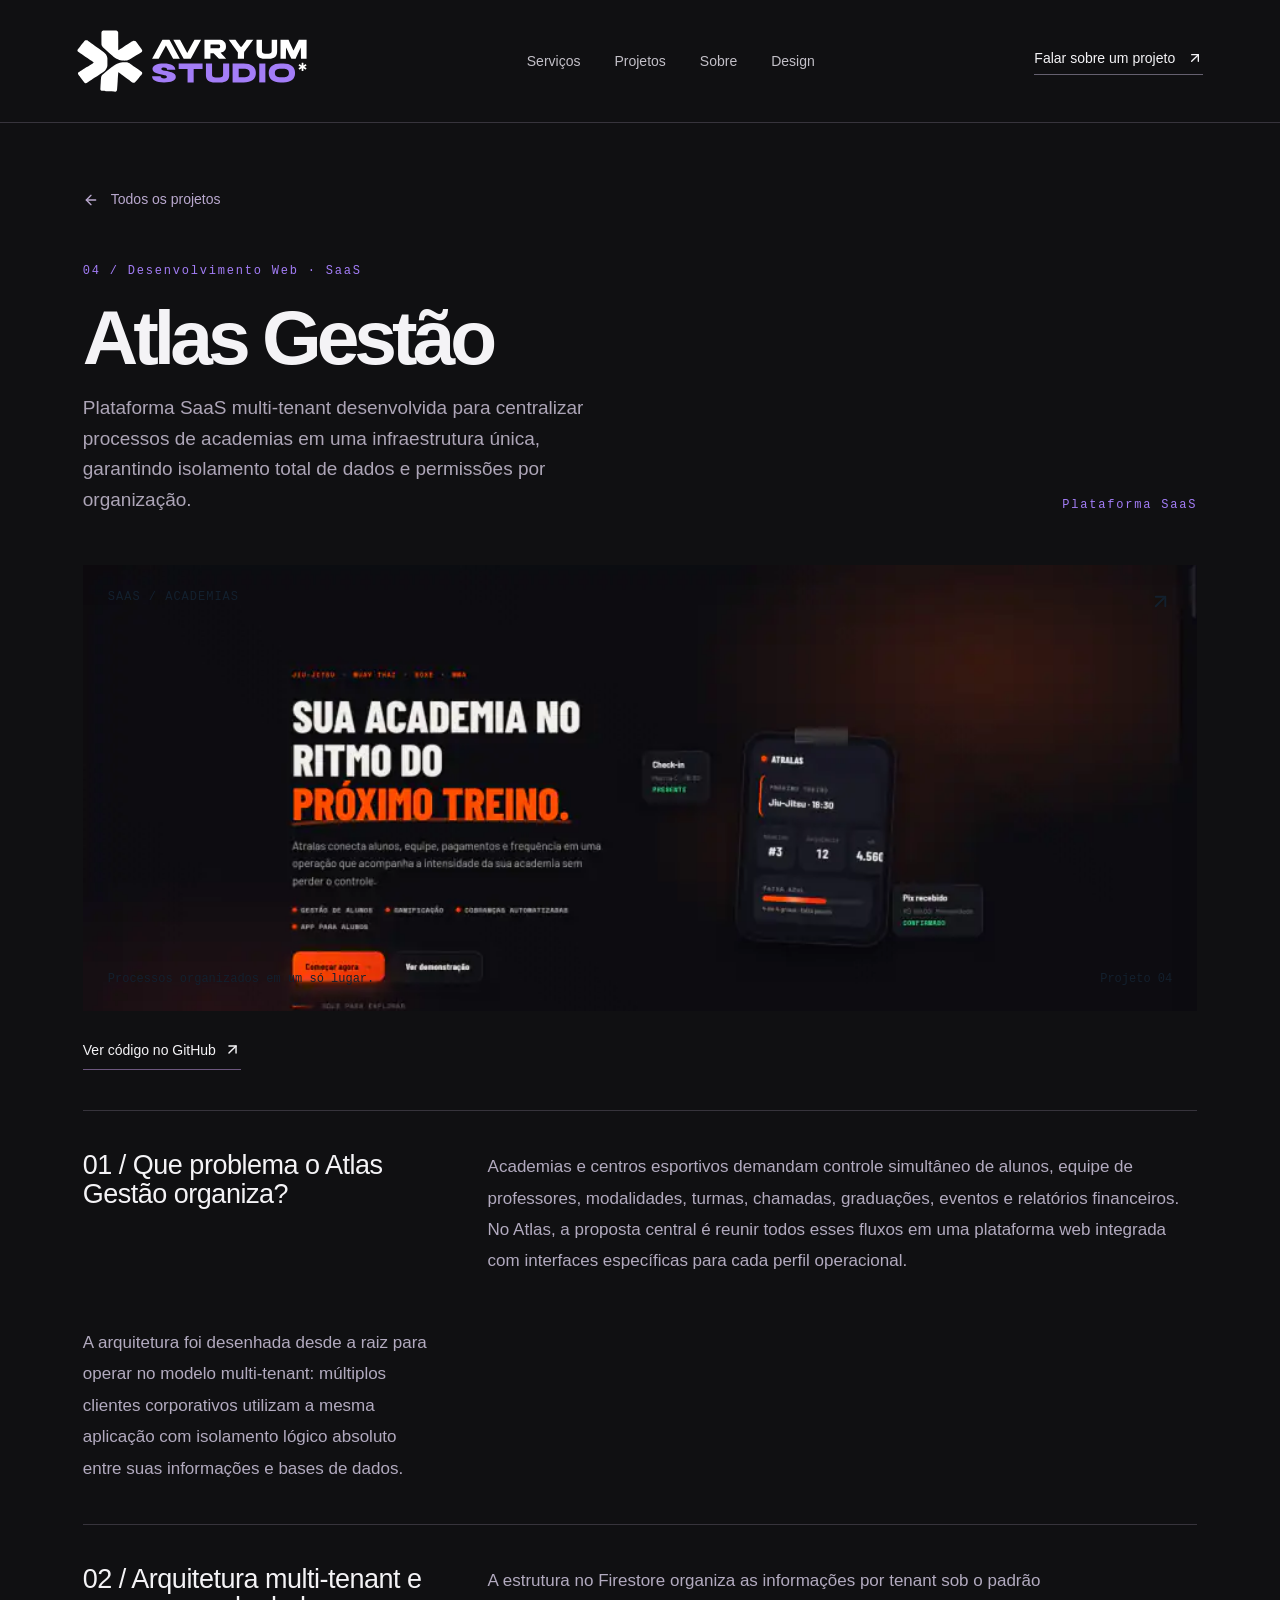
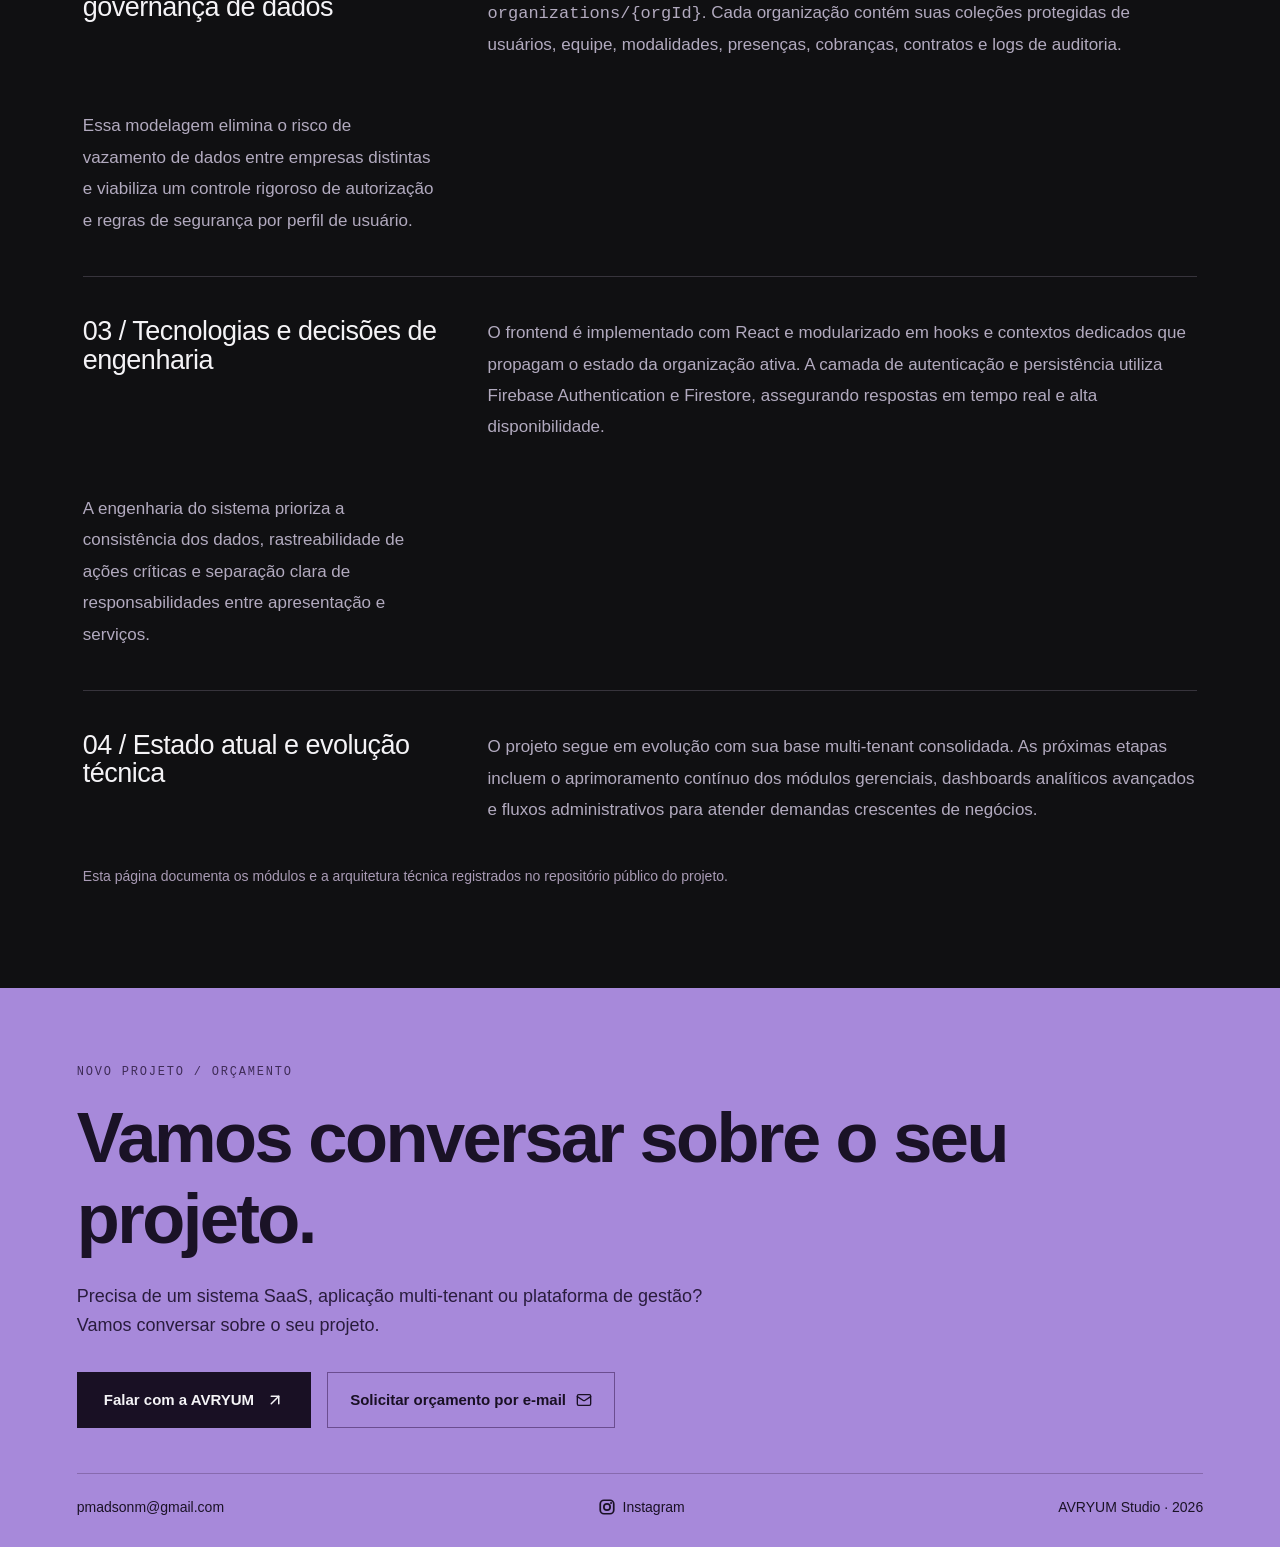
==== commit 59a773f3: "fix: replace traced wordmark with original SVG asset" ====
--- a/projetos/atlas-gestao/index.html
+++ b/projetos/atlas-gestao/index.html
@@ -68,11 +68,7 @@
 <a class="skip-link" href="#main">Pular para o conteúdo</a>
 <div class="square-cursor" aria-hidden="true"><span></span></div>
 <header class="site-header">
-<a class="wordmark" href="../../index.html" aria-label="AVRYUM Studio, início"><svg class="wordmark-logo" viewBox="7 101 421 120" role="img" aria-hidden="true" focusable="false">
-  <path class="logo-main" fill-rule="evenodd" d="M 54 107 L 54 132 L 56 135 L 76 153 L 83 157 L 89 159 L 101 159 L 126 144 L 127 142 L 124 136 L 114 124 L 110 124 L 85 141 L 84 140 L 83 107 L 79 105 L 61 105 Z M 24 123 L 11 139 L 11 142 L 15 146 L 34 158 L 40 163 L 37 166 L 12 181 L 13 186 L 21 197 L 24 200 L 27 200 L 56 181 L 62 175 L 64 170 L 64 153 L 62 149 L 56 143 L 28 123 Z M 146 154 L 146 156 L 157 156 L 165 140 L 170 133 L 176 142 L 183 156 L 194 156 L 194 154 L 192 152 L 188 143 L 186 141 L 176 122 L 164 122 L 148 152 Z M 202 156 L 214 156 L 216 154 L 233 122 L 222 122 L 209 145 L 207 144 L 195 122 L 184 122 Z M 240 122 L 240 156 L 250 156 L 250 147 L 251 146 L 256 146 L 266 156 L 278 156 L 269 146 L 270 144 L 274 143 L 277 140 L 278 137 L 278 131 L 275 125 L 270 122 Z M 250 131 L 251 130 L 265 130 L 268 132 L 268 136 L 265 138 L 251 138 L 250 137 Z M 284 122 L 300 144 L 300 156 L 310 156 L 311 155 L 311 144 L 327 123 L 327 122 L 316 122 L 309 132 L 305 135 L 295 122 Z M 334 122 L 334 148 L 339 154 L 346 156 L 358 156 L 365 154 L 369 150 L 370 148 L 370 122 L 361 122 L 361 144 L 358 147 L 355 148 L 349 148 L 344 146 L 343 144 L 343 122 Z M 377 122 L 377 156 L 386 156 L 386 138 L 387 137 L 389 139 L 390 143 L 397 156 L 404 156 L 406 150 L 413 137 L 414 138 L 414 156 L 423 156 L 423 122 L 410 122 L 402 139 L 400 141 L 391 122 Z M 127 182 L 125 179 L 101 163 L 89 163 L 88 164 L 85 164 L 74 170 L 54 187 L 53 190 L 53 201 L 52 202 L 52 212 L 54 214 L 59 214 L 60 215 L 76 215 L 79 216 L 81 214 L 81 211 L 82 210 L 83 185 L 85 181 L 109 199 L 114 199 L 126 185 Z"/>
-  <path class="logo-studio" fill-rule="evenodd" d="M 147 171 L 146 177 L 150 181 L 169 186 L 172 189 L 170 192 L 163 192 L 160 188 L 146 188 L 145 189 L 146 192 L 150 196 L 155 198 L 160 198 L 161 199 L 172 199 L 173 198 L 181 197 L 187 192 L 187 186 L 183 182 L 174 179 L 166 178 L 161 175 L 163 172 L 169 172 L 171 173 L 173 176 L 186 176 L 186 172 L 182 168 L 177 166 L 172 166 L 171 165 L 163 165 L 162 166 L 152 167 Z M 193 165 L 193 174 L 194 175 L 208 175 L 209 176 L 209 199 L 220 199 L 220 176 L 221 175 L 235 175 L 236 174 L 236 165 Z M 242 166 L 242 187 L 244 193 L 248 197 L 250 198 L 255 198 L 256 199 L 270 199 L 271 198 L 276 198 L 282 194 L 284 189 L 284 165 L 274 165 L 273 166 L 273 188 L 271 190 L 268 190 L 267 191 L 259 191 L 256 190 L 253 187 L 253 165 L 243 165 Z M 291 165 L 291 199 L 315 199 L 316 198 L 320 198 L 326 195 L 331 189 L 332 179 L 331 178 L 331 175 L 326 169 L 320 166 L 316 166 L 315 165 Z M 301 175 L 302 174 L 315 174 L 321 179 L 321 185 L 315 190 L 302 190 L 301 189 Z M 339 165 L 339 199 L 349 199 L 349 165 Z M 358 173 L 356 177 L 356 187 L 358 191 L 363 196 L 367 198 L 371 198 L 372 199 L 387 199 L 388 198 L 391 198 L 397 195 L 402 188 L 402 184 L 403 183 L 402 176 L 397 169 L 391 166 L 387 166 L 386 165 L 372 165 L 363 168 Z M 366 181 L 367 178 L 370 175 L 373 174 L 385 174 L 388 175 L 392 179 L 392 185 L 386 190 L 373 190 L 370 189 L 367 186 Z"/>
-  <path class="logo-star" d="M 415 164 L 415 167 L 414 168 L 411 166 L 410 167 L 410 169 L 413 171 L 410 173 L 410 175 L 414 174 L 415 175 L 415 178 L 417 178 L 419 174 L 421 175 L 423 174 L 423 173 L 420 171 L 423 169 L 422 167 L 419 168 L 418 167 L 418 164 Z"/>
-</svg></a>
+<a class="wordmark" href="../../index.html" aria-label="AVRYUM Studio, início"><img class="wordmark-logo" src="../../imagens/assinatura-horizontal.svg" alt="" aria-hidden="true" /></a>
 <nav aria-label="Principal"><a href="../../index.html#servicos">Serviços</a><a href="../../index.html#projetos">Projetos</a><a href="../../index.html#sobre">Sobre</a><a href="../../index.html#design">Design</a></nav>
 <a class="contact-link" href="#contato">Falar sobre um projeto <svg xmlns="http://www.w3.org/2000/svg" width="16" height="16" viewBox="0 0 24 24" fill="none" stroke="currentColor" stroke-width="2" stroke-linecap="round" stroke-linejoin="round" class="lucide lucide-arrow-up-right" aria-hidden="true"><path d="M7 7h10v10"></path><path d="M7 17 17 7"></path></svg></a>
 </header>
--- a/css/estilos.css
+++ b/css/estilos.css
@@ -1448,6 +1448,7 @@
 
 /* ── AJUSTES DE MARCA, RODAPÉ E RESPONSIVIDADE ─────────────────────────── */
 .wordmark {
+  position:relative;
   display:inline-flex;
   align-items:center;
   width:clamp(188px,18vw,248px);
@@ -1455,26 +1456,27 @@
   flex-shrink:0;
 }
 .wordmark-logo {
+  display:block;
   width:100%;
   height:auto;
-  overflow:visible;
-}
-.wordmark-logo .logo-main,
-.wordmark-logo .logo-star,
-.wordmark-logo .logo-studio {
-  transition:fill .22s ease;
-}
-.wordmark-logo .logo-main,
-.wordmark-logo .logo-star {
-  fill:var(--foreground);
-}
-.wordmark-logo .logo-studio {
-  fill:var(--purple);
-}
-.wordmark:hover .logo-main,
-.wordmark:hover .logo-studio,
-.wordmark:hover .logo-star {
-  fill:var(--purple);
+  transition:opacity .22s ease;
+}
+.wordmark::after {
+  content:"";
+  position:absolute;
+  inset:0;
+  pointer-events:none;
+  opacity:0;
+  background:var(--purple);
+  -webkit-mask:url("../imagens/assinatura-horizontal.svg") center/contain no-repeat;
+  mask:url("../imagens/assinatura-horizontal.svg") center/contain no-repeat;
+  transition:opacity .22s ease;
+}
+.wordmark:hover .wordmark-logo {
+  opacity:0;
+}
+.wordmark:hover::after {
+  opacity:1;
 }
 
 /* Ícones locais: sem dependência de CDN externa. */
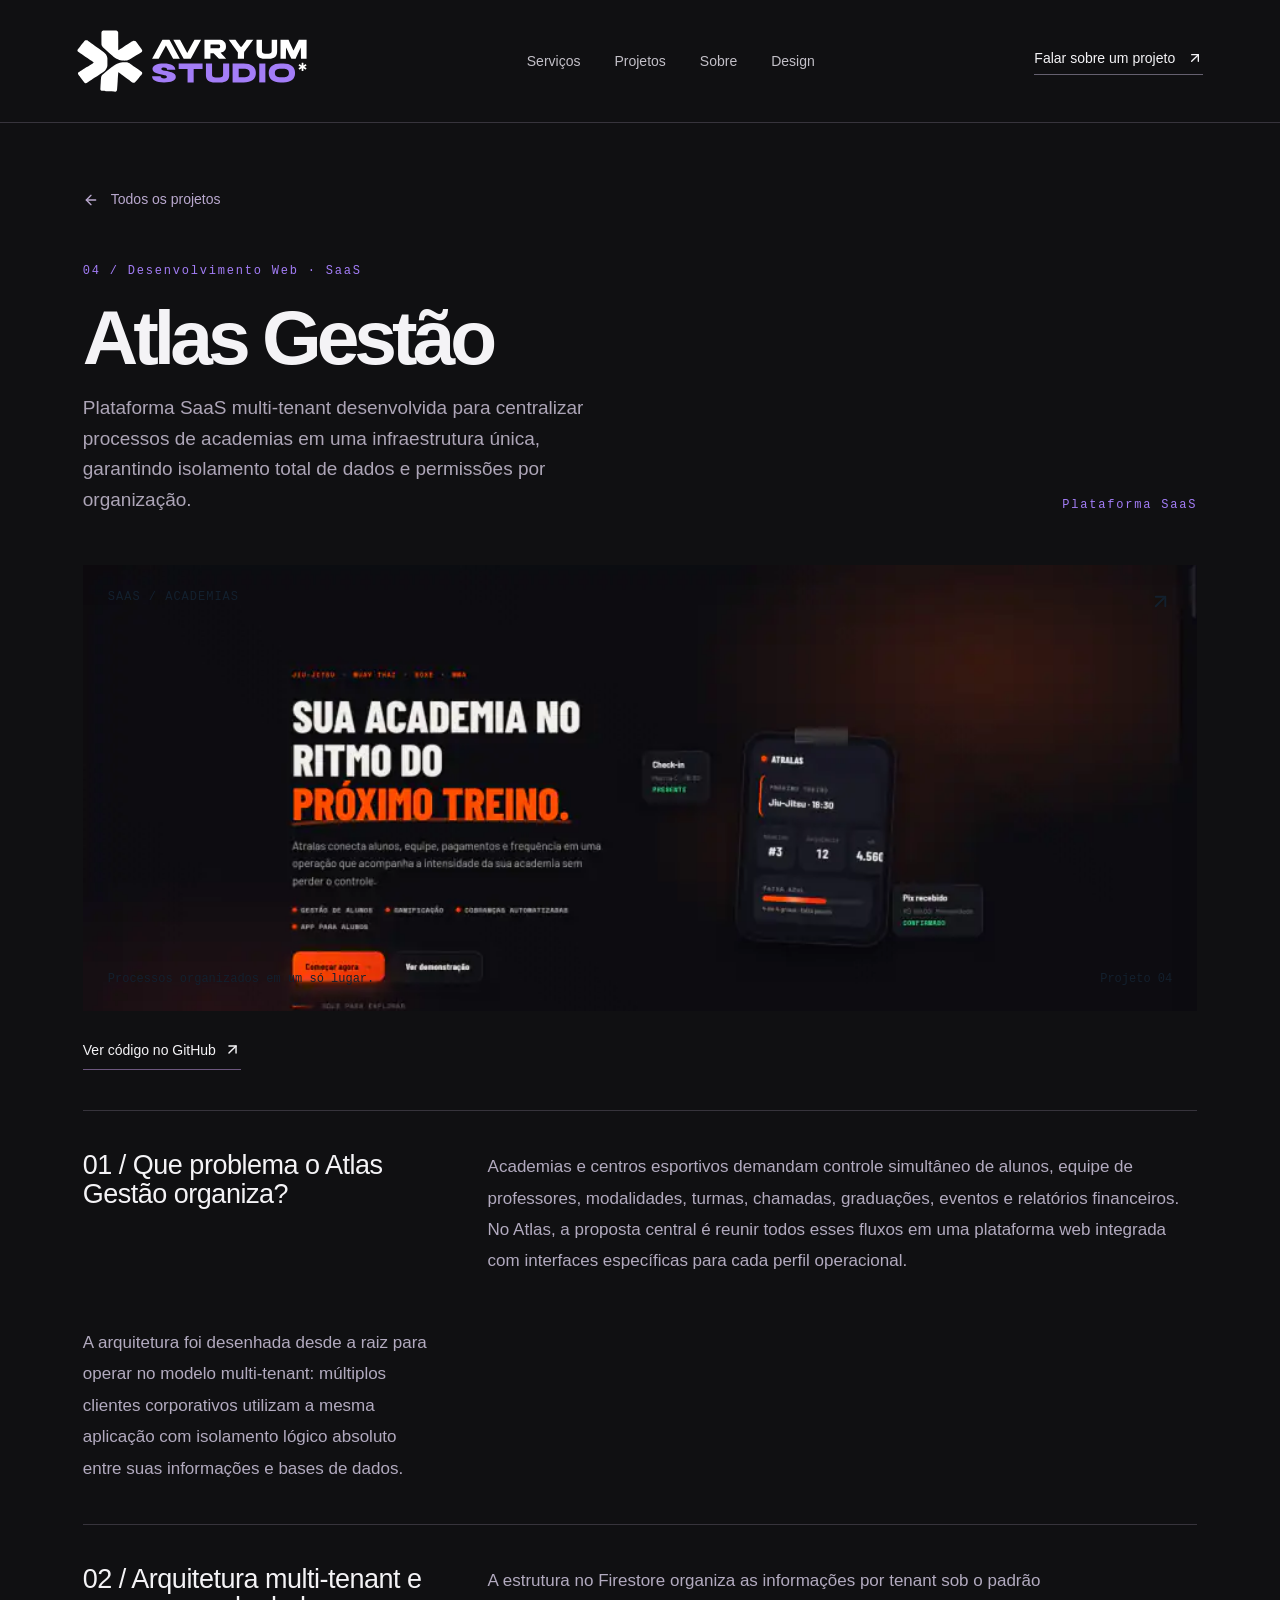
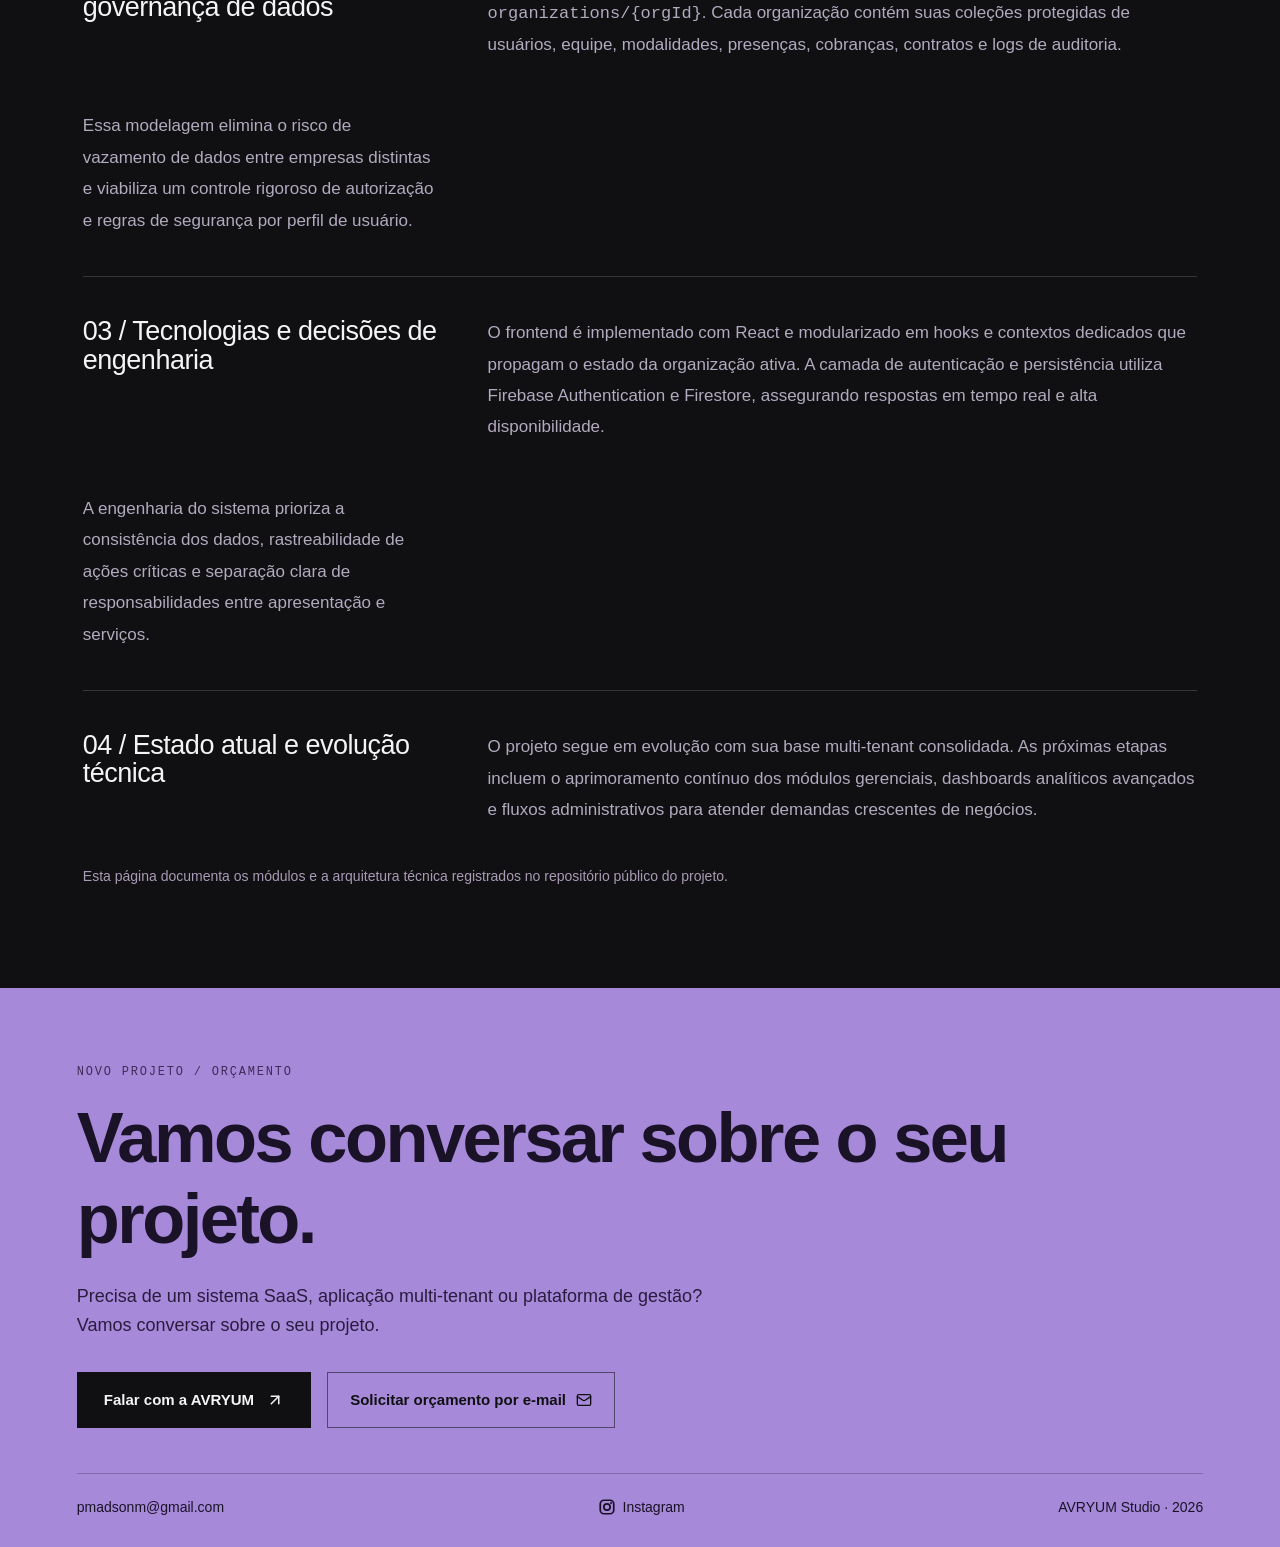
==== commit 4112aba5: "feat-animations-origin-buttons-and-purple-wordmark" ====
--- a/projetos/atlas-gestao/index.html
+++ b/projetos/atlas-gestao/index.html
@@ -8,19 +8,19 @@
 <meta name="description" content="Estudo de caso do Atlas Gestão: plataforma SaaS multi-tenant desenvolvida para centralizar processos, permissões e dados de academias.">
 <meta name="author" content="AVRYUM Studio">
 <meta name="robots" content="index,follow,max-image-preview:large,max-snippet:-1,max-video-preview:-1">
-<link rel="canonical" href="https://avryum.vercel.app/projetos/atlas-gestao/index.html">
+<link rel="canonical" href="https://www.avryum.com.br/projetos/atlas-gestao/index.html">
 <meta property="og:locale" content="pt_BR">
 <meta property="og:site_name" content="AVRYUM Studio">
 <meta property="og:type" content="article">
 <meta property="og:title" content="Atlas Gestão | SaaS Multi-tenant — AVRYUM Studio">
-<meta property="og:description" content="Plataforma SaaS multi-tenant para centralizar rotinas, equipes, finanças e dados de academias em ambiente isolado.">
-<meta property="og:url" content="https://avryum.vercel.app/projetos/atlas-gestao/index.html">
-<meta property="og:image" content="https://avryum.vercel.app/projetos/atlas-gestao/img/index-atlas.webp">
+<meta property="og:description" content="Estudo de caso do Atlas Gestão: plataforma SaaS multi-tenant desenvolvida para centralizar processos, permissões e dados de academias.">
+<meta property="og:url" content="https://www.avryum.com.br/projetos/atlas-gestao/index.html">
+<meta property="og:image" content="https://www.avryum.com.br/projetos/atlas-gestao/img/index-atlas.webp">
 <meta property="og:image:alt" content="Interface do projeto Atlas Gestão">
 <meta name="twitter:card" content="summary_large_image">
 <meta name="twitter:title" content="Atlas Gestão | SaaS Multi-tenant — AVRYUM Studio">
-<meta name="twitter:description" content="Estudo de caso do Atlas Gestão, plataforma SaaS multi-tenant para academias.">
-<meta name="twitter:image" content="https://avryum.vercel.app/projetos/atlas-gestao/img/index-atlas.webp">
+<meta name="twitter:description" content="Estudo de caso do Atlas Gestão: plataforma SaaS multi-tenant desenvolvida para centralizar processos, permissões e dados de academias.">
+<meta name="twitter:image" content="https://www.avryum.com.br/projetos/atlas-gestao/img/index-atlas.webp">
 <meta name="twitter:image:alt" content="Interface do projeto Atlas Gestão">
 <link rel="icon" type="image/x-icon" href="../../imagens/favicon.ico" />
 <link rel="stylesheet" href="../../css/estilos.css">
@@ -30,33 +30,90 @@
   "@graph": [
     {
       "@type": "Organization",
-      "@id": "https://avryum.vercel.app/#avryum",
+      "@id": "https://www.avryum.com.br/#avryum",
       "name": "AVRYUM Studio",
-      "url": "https://avryum.vercel.app/",
+      "url": "https://www.avryum.com.br/",
       "sameAs": [
         "https://www.instagram.com/avryum.studio/"
       ]
     },
     {
+      "@type": "WebSite",
+      "@id": "https://www.avryum.com.br/#website",
+      "url": "https://www.avryum.com.br/",
+      "name": "AVRYUM Studio",
+      "inLanguage": "pt-BR",
+      "publisher": {
+        "@id": "https://www.avryum.com.br/#avryum"
+      }
+    },
+    {
+      "@type": "WebPage",
+      "@id": "https://www.avryum.com.br/projetos/atlas-gestao/index.html#webpage",
+      "url": "https://www.avryum.com.br/projetos/atlas-gestao/index.html",
+      "name": "Atlas Gestão | SaaS Multi-tenant — AVRYUM Studio",
+      "description": "Estudo de caso do Atlas Gestão: plataforma SaaS multi-tenant desenvolvida para centralizar processos, permissões e dados de academias.",
+      "inLanguage": "pt-BR",
+      "isPartOf": {
+        "@id": "https://www.avryum.com.br/#website"
+      },
+      "about": {
+        "@id": "https://www.avryum.com.br/#avryum"
+      },
+      "mainEntity": {
+        "@id": "https://www.avryum.com.br/projetos/atlas-gestao/index.html#project"
+      },
+      "breadcrumb": {
+        "@id": "https://www.avryum.com.br/projetos/atlas-gestao/index.html#breadcrumb"
+      }
+    },
+    {
       "@type": "CreativeWork",
-      "@id": "https://avryum.vercel.app/projetos/atlas-gestao/index.html#project",
-      "url": "https://avryum.vercel.app/projetos/atlas-gestao/index.html",
+      "@id": "https://www.avryum.com.br/projetos/atlas-gestao/index.html#project",
+      "url": "https://www.avryum.com.br/projetos/atlas-gestao/index.html",
       "name": "Atlas Gestão",
       "headline": "Atlas Gestão — SaaS multi-tenant para academias",
       "description": "Plataforma SaaS multi-tenant desenvolvida para centralizar alunos, equipe, modalidades, presenças, finanças e rotinas de academias.",
-      "image": "https://avryum.vercel.app/projetos/atlas-gestao/img/index-atlas.webp",
+      "image": "https://www.avryum.com.br/projetos/atlas-gestao/img/index-atlas.webp",
       "inLanguage": "pt-BR",
-      "dateModified": "2026-09-16",
-      "creator": {"@id": "https://avryum.vercel.app/#avryum"},
-      "keywords": ["SaaS para academias", "React", "Firebase", "Firestore", "multi-tenant"],
-      "sameAs": ["https://github.com/Mad-xyz/atlas-gestao"]
+      "dateModified": "2026-10-09",
+      "creator": {
+        "@id": "https://www.avryum.com.br/#avryum"
+      },
+      "keywords": [
+        "SaaS para academias",
+        "React",
+        "Firebase",
+        "Firestore",
+        "multi-tenant"
+      ],
+      "sameAs": [
+        "https://github.com/Mad-xyz/atlas-gestao"
+      ],
+      "isPartOf": {
+        "@id": "https://www.avryum.com.br/#website"
+      },
+      "mainEntityOfPage": {
+        "@id": "https://www.avryum.com.br/projetos/atlas-gestao/index.html#webpage"
+      }
     },
     {
       "@type": "BreadcrumbList",
       "itemListElement": [
-        {"@type": "ListItem", "position": 1, "name": "Portfólio", "item": "https://avryum.vercel.app/"},
-        {"@type": "ListItem", "position": 2, "name": "Atlas Gestão", "item": "https://avryum.vercel.app/projetos/atlas-gestao/index.html"}
-      ]
+        {
+          "@type": "ListItem",
+          "position": 1,
+          "name": "Portfólio",
+          "item": "https://www.avryum.com.br/"
+        },
+        {
+          "@type": "ListItem",
+          "position": 2,
+          "name": "Atlas Gestão",
+          "item": "https://www.avryum.com.br/projetos/atlas-gestao/index.html"
+        }
+      ],
+      "@id": "https://www.avryum.com.br/projetos/atlas-gestao/index.html#breadcrumb"
     }
   ]
 }
@@ -68,7 +125,8 @@
 <a class="skip-link" href="#main">Pular para o conteúdo</a>
 <div class="square-cursor" aria-hidden="true"><span></span></div>
 <header class="site-header">
-<a class="wordmark" href="../../index.html" aria-label="AVRYUM Studio, início"><img class="wordmark-logo" src="../../imagens/assinatura-horizontal.svg" alt="" aria-hidden="true" /></a>
+<a class="wordmark" href="../../index.html" aria-label="AVRYUM Studio, início"><img class="wordmark-logo" src="../../imagens/assinatura-horizontal.svg" alt="" aria-hidden="true" />
+      <img class="wordmark-logo wordmark-logo--roxo" src="../../imagens/assinatura-horizontal-roxo.svg" alt="" aria-hidden="true" /></a>
 <nav aria-label="Principal"><a href="../../index.html#servicos">Serviços</a><a href="../../index.html#projetos">Projetos</a><a href="../../index.html#sobre">Sobre</a><a href="../../index.html#design">Design</a></nav>
 <a class="contact-link" href="#contato">Falar sobre um projeto <svg xmlns="http://www.w3.org/2000/svg" width="16" height="16" viewBox="0 0 24 24" fill="none" stroke="currentColor" stroke-width="2" stroke-linecap="round" stroke-linejoin="round" class="lucide lucide-arrow-up-right" aria-hidden="true"><path d="M7 7h10v10"></path><path d="M7 17 17 7"></path></svg></a>
 </header>
--- a/css/estilos.css
+++ b/css/estilos.css
@@ -314,7 +314,62 @@
   gap:16px;
   flex-wrap:wrap
 }
+.primary-link,
+.secondary-link,
+.footer-btn-primary,
+.footer-btn-secondary {
+  --origin-x:50%;
+  --origin-y:50%;
+  --origin-size:0px;
+  position:relative;
+  isolation:isolate;
+  overflow:hidden;
+  transform:translateY(0);
+  transition:
+    color .3s cubic-bezier(.16,1,.3,1),
+    border-color .3s cubic-bezier(.16,1,.3,1),
+    transform .2s ease
+}
+
+.primary-link::before,
+.secondary-link::before,
+.footer-btn-primary::before,
+.footer-btn-secondary::before {
+  content:"";
+  position:absolute;
+  left:var(--origin-x);
+  top:var(--origin-y);
+  width:var(--origin-size);
+  height:var(--origin-size);
+  border-radius:50%;
+  background:var(--origin-fill);
+  transform:translate(-50%,-50%) scale(0);
+  transform-origin:center;
+  transition:transform .5s cubic-bezier(.16,1,.3,1);
+  pointer-events:none;
+  z-index:-1
+}
+
+.primary-link:hover::before,
+.primary-link:focus-visible::before,
+.secondary-link:hover::before,
+.secondary-link:focus-visible::before,
+.footer-btn-primary:hover::before,
+.footer-btn-primary:focus-visible::before,
+.footer-btn-secondary:hover::before,
+.footer-btn-secondary:focus-visible::before {
+  transform:translate(-50%,-50%) scale(1)
+}
+
+.primary-link:active,
+.secondary-link:active,
+.footer-btn-primary:active,
+.footer-btn-secondary:active {
+  transform:scale(.985)
+}
+
 .primary-link {
+  --origin-fill:var(--foreground);
   display:inline-flex;
   align-items:center;
   gap:34px;
@@ -323,14 +378,15 @@
   padding:15px 23px;
   font-size:14px;
   font-weight:600;
-  border:1px solid var(--purple);
-  transition:background .2s,transform .2s
-}
-.primary-link:hover {
-  background:#c4acff;
+  border:0
+}
+.primary-link:hover,
+.primary-link:focus-visible {
+  color:var(--background);
   transform:translateY(-2px)
 }
 .secondary-link {
+  --origin-fill:var(--purple);
   display:inline-flex;
   align-items:center;
   gap:10px;
@@ -339,13 +395,12 @@
   padding:14px 22px;
   font-size:14px;
   font-weight:600;
-  border:1px solid var(--border);
-  transition:border-color .2s,background .2s,color .2s,transform .2s
-}
-.secondary-link:hover {
+  border:1px solid var(--border)
+}
+.secondary-link:hover,
+.secondary-link:focus-visible {
   border-color:var(--purple);
-  color:var(--purple);
-  background:rgba(163,125,247,.08);
+  color:var(--background);
   transform:translateY(-2px)
 }
 .hero-footnote {
@@ -847,36 +902,40 @@
   margin-bottom:45px
 }
 .footer-btn-primary {
+  --origin-fill:var(--foreground);
   display:inline-flex;
   align-items:center;
   gap:12px;
-  background:#191024;
-  color:#f4f3f6;
+  background:var(--background);
+  color:var(--foreground);
   padding:15px 26px;
   font-size:15px;
   font-weight:600;
-  border:1px solid #191024;
-  transition:background .2s,transform .2s
-}
-.footer-btn-primary:hover {
-  background:#2e1f40;
+  border:1px solid var(--background)
+}
+.footer-btn-primary:hover,
+.footer-btn-primary:focus-visible {
+  color:var(--background);
+  border-color:var(--foreground);
   transform:translateY(-2px)
 }
 .footer-btn-secondary {
+  --origin-fill:var(--background);
   display:inline-flex;
   align-items:center;
   gap:10px;
   background:transparent;
-  color:#191024;
+  color:var(--background);
   padding:14px 22px;
   font-size:15px;
   font-weight:600;
-  border:1px solid #6b4d90;
-  transition:background .2s,border-color .2s
-}
-.footer-btn-secondary:hover {
-  background:rgba(25,16,36,.08);
-  border-color:#191024
+  border:1px solid rgba(16,16,18,.55)
+}
+.footer-btn-secondary:hover,
+.footer-btn-secondary:focus-visible {
+  color:var(--foreground);
+  border-color:var(--background);
+  transform:translateY(-2px)
 }
 .footer-bottom {
   border-top:1px solid #876aae;
@@ -1448,6 +1507,9 @@
 
 /* ── AJUSTES DE MARCA, RODAPÉ E RESPONSIVIDADE ─────────────────────────── */
 .wordmark {
+  --wordmark-origin-x:50%;
+  --wordmark-origin-y:50%;
+  --wordmark-origin-radius:0px;
   position:relative;
   display:inline-flex;
   align-items:center;
@@ -1459,24 +1521,19 @@
   display:block;
   width:100%;
   height:auto;
-  transition:opacity .22s ease;
-}
-.wordmark::after {
-  content:"";
+}
+
+.wordmark-logo--roxo {
   position:absolute;
   inset:0;
   pointer-events:none;
-  opacity:0;
-  background:var(--purple);
-  -webkit-mask:url("../imagens/assinatura-horizontal.svg") center/contain no-repeat;
-  mask:url("../imagens/assinatura-horizontal.svg") center/contain no-repeat;
-  transition:opacity .22s ease;
-}
-.wordmark:hover .wordmark-logo {
-  opacity:0;
-}
-.wordmark:hover::after {
-  opacity:1;
+  clip-path:circle(0 at var(--wordmark-origin-x) var(--wordmark-origin-y));
+  transition:clip-path .5s cubic-bezier(.16,1,.3,1);
+}
+
+.wordmark:hover .wordmark-logo--roxo,
+.wordmark:focus-visible .wordmark-logo--roxo {
+  clip-path:circle(var(--wordmark-origin-radius) at var(--wordmark-origin-x) var(--wordmark-origin-y));
 }
 
 /* Ícones locais: sem dependência de CDN externa. */
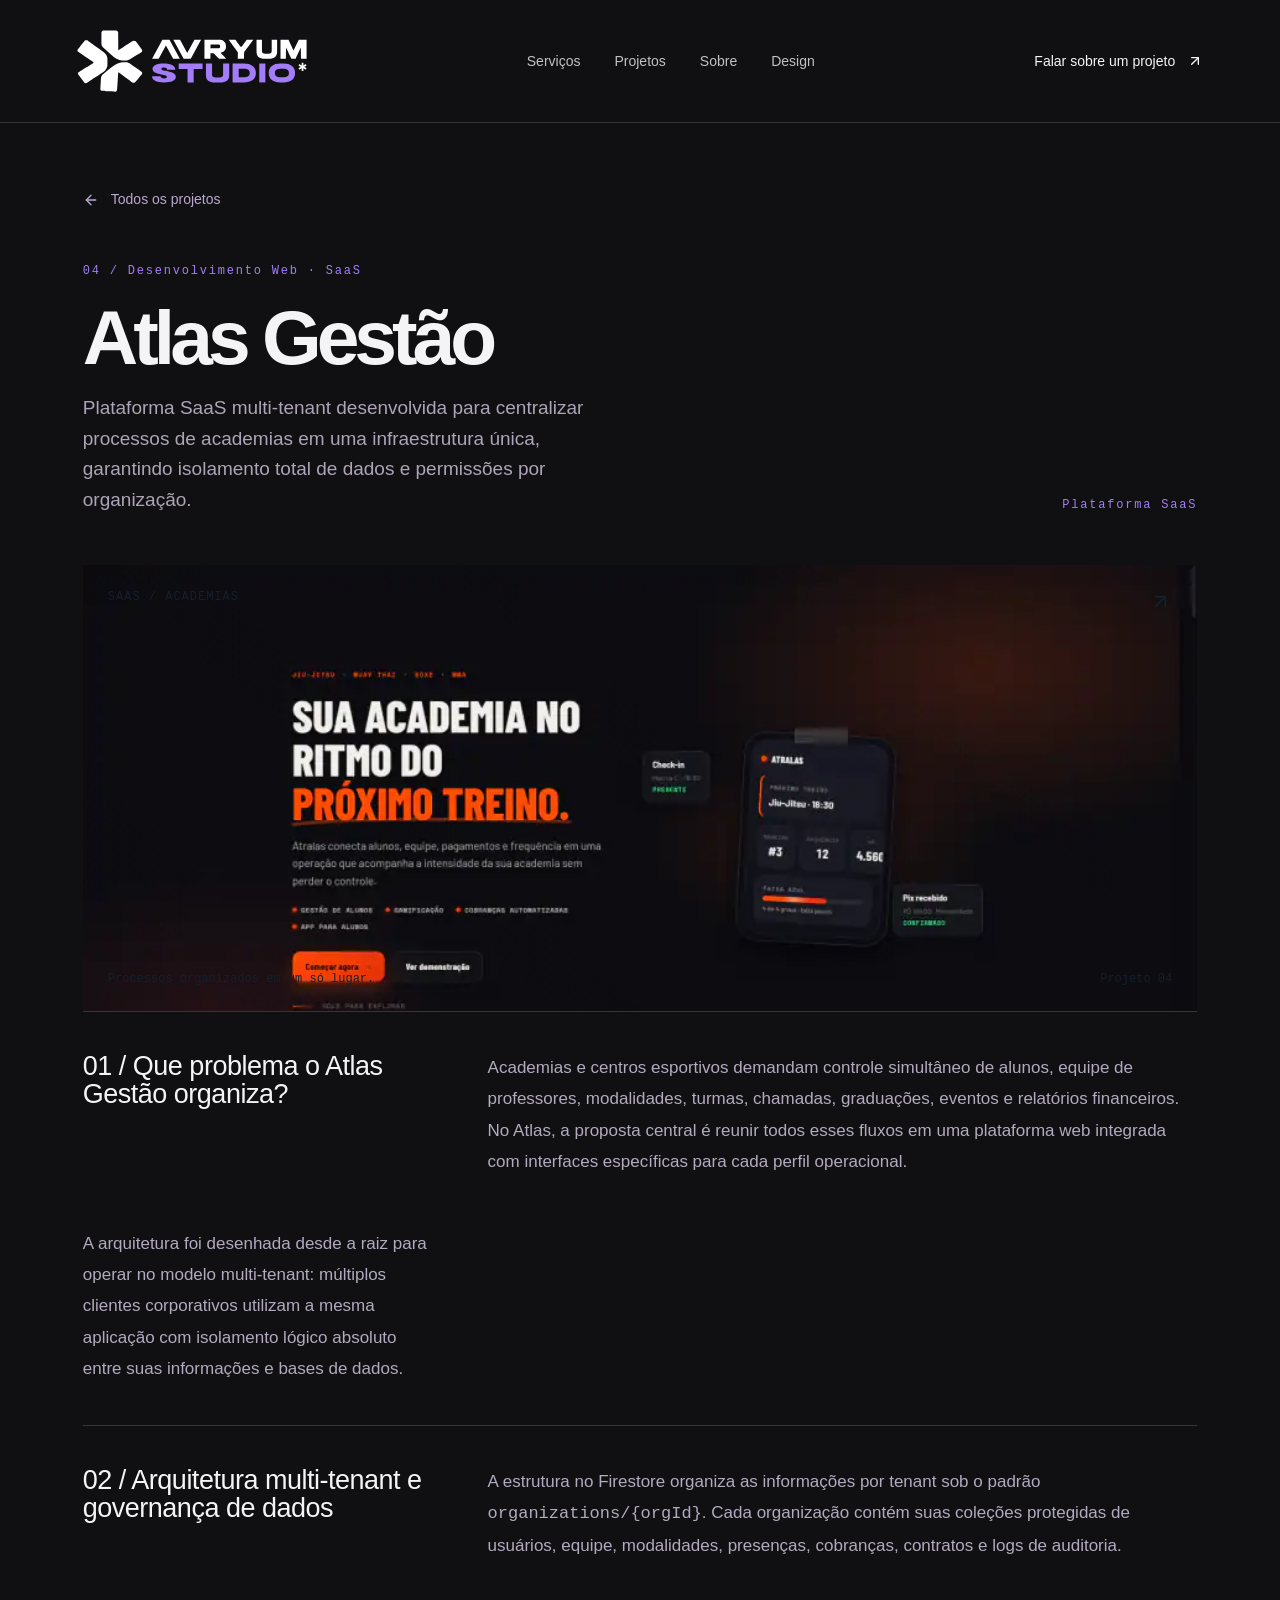
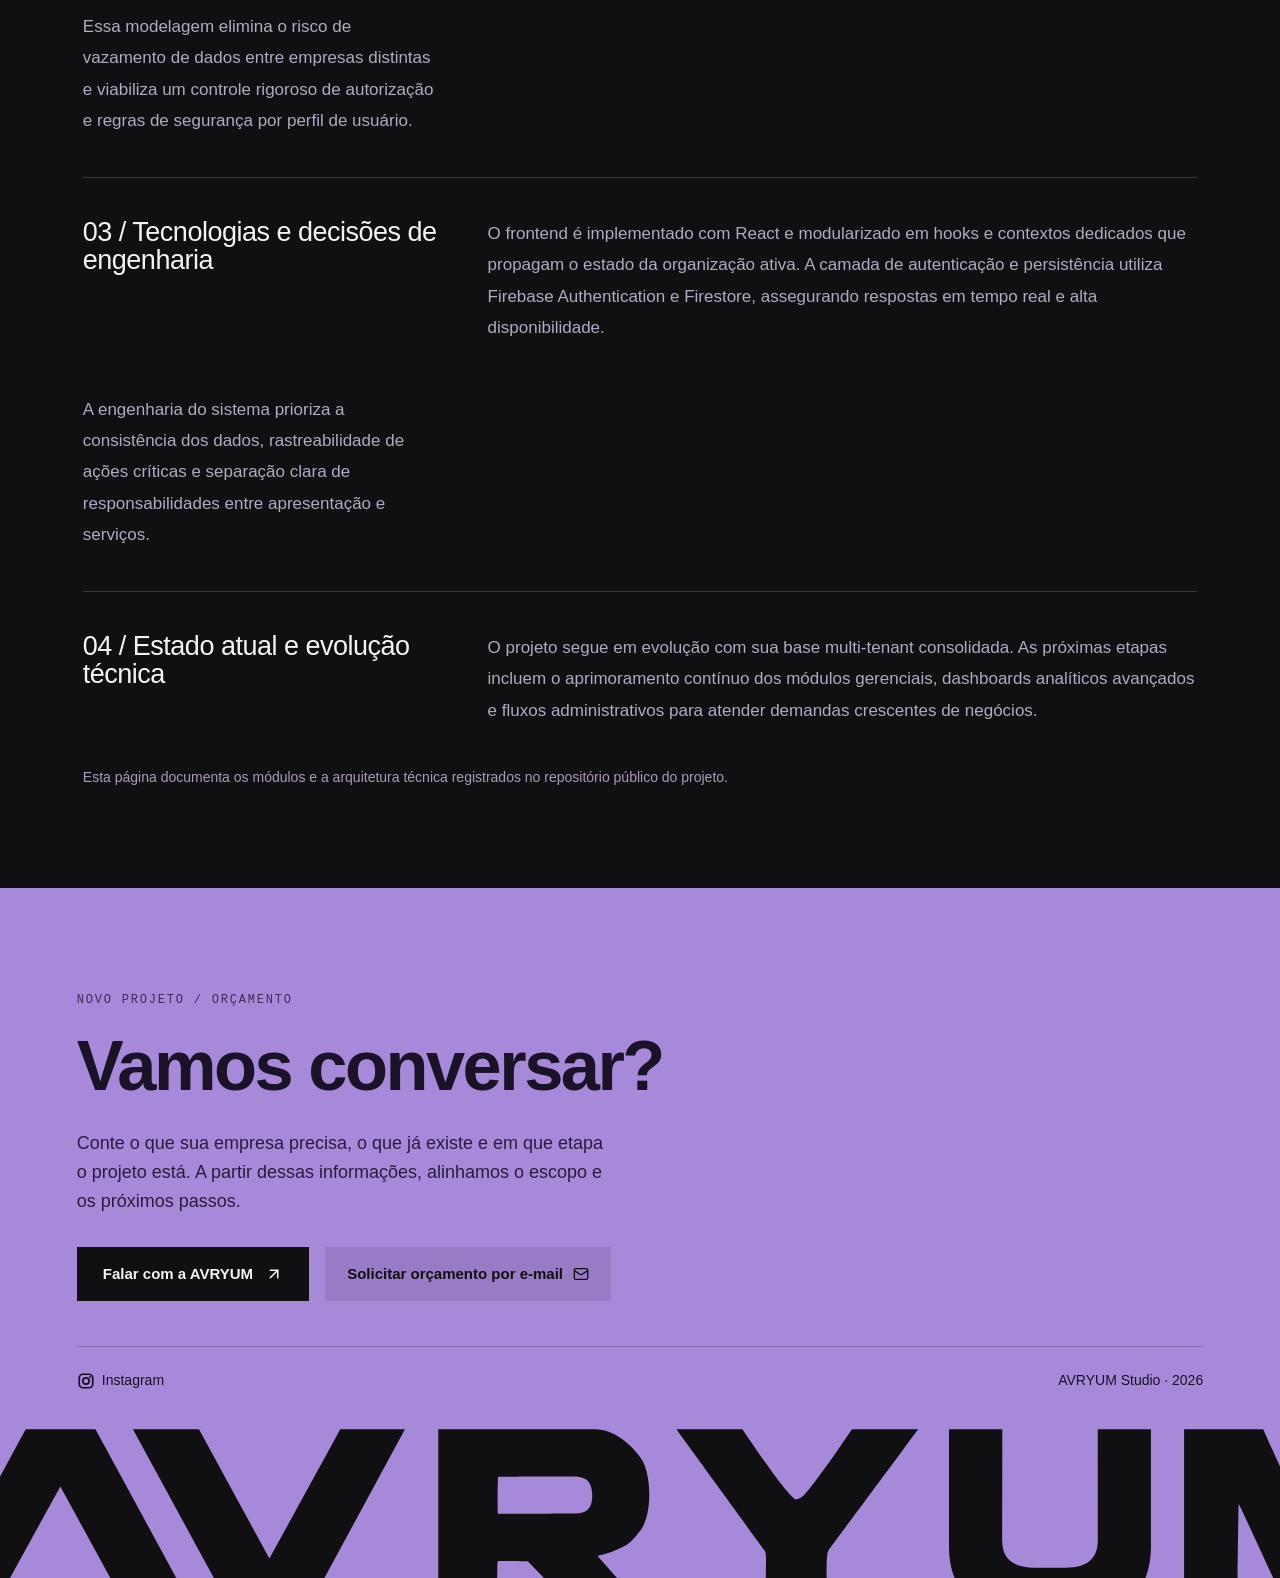
==== commit d756044d: "feat: refine portfolio layout and shared footer" ====
--- a/projetos/atlas-gestao/index.html
+++ b/projetos/atlas-gestao/index.html
@@ -24,6 +24,7 @@
 <meta name="twitter:image:alt" content="Interface do projeto Atlas Gestão">
 <link rel="icon" type="image/x-icon" href="../../imagens/favicon.ico" />
 <link rel="stylesheet" href="../../css/estilos.css">
+<link rel="stylesheet" href="../../css/footer-compartilhado.css" />
 <script type="application/ld+json" data-seo-static>
 {
   "@context": "https://schema.org",
@@ -87,9 +88,6 @@
         "Firestore",
         "multi-tenant"
       ],
-      "sameAs": [
-        "https://github.com/Mad-xyz/atlas-gestao"
-      ],
       "isPartOf": {
         "@id": "https://www.avryum.com.br/#website"
       },
@@ -147,8 +145,6 @@
 <div class="cover-bottom"><span>Processos organizados em um só lugar.</span><span>Projeto 04</span></div>
 </div>
 
-<div class="case-links"><a href="https://github.com/Mad-xyz/atlas-gestao" target="_blank" rel="noreferrer">Ver código no GitHub<svg xmlns="http://www.w3.org/2000/svg" width="17" height="17" viewBox="0 0 24 24" fill="none" stroke="currentColor" stroke-width="2" stroke-linecap="round" stroke-linejoin="round" class="lucide lucide-arrow-up-right" aria-hidden="true"><path d="M7 7h10v10"></path><path d="M7 17 17 7"></path></svg></a></div>
-
 <section class="case-sections">
 <h2>01 / Que problema o Atlas Gestão organiza?</h2>
 <p>Academias e centros esportivos demandam controle simultâneo de alunos, equipe de professores, modalidades, turmas, chamadas, graduações, eventos e relatórios financeiros. No Atlas, a proposta central é reunir todos esses fluxos em uma plataforma web integrada com interfaces específicas para cada perfil operacional.</p>
@@ -175,23 +171,6 @@
 <p class="case-note">Esta página documenta os módulos e a arquitetura técnica registrados no repositório público do projeto.</p>
 </main>
 
-<footer id="contato">
-<div class="eyebrow">NOVO PROJETO / ORÇAMENTO</div>
-<div class="footer-title">Vamos conversar sobre o seu projeto.</div>
-<p class="footer-lead">Precisa de um sistema SaaS, aplicação multi-tenant ou plataforma de gestão? Vamos conversar sobre o seu projeto.</p>
-<div class="footer-actions">
-  <a class="footer-btn-primary" href="https://ig.me/m/avryum.studio" target="_blank" rel="noreferrer">
-    Falar com a AVRYUM
-    <svg xmlns="http://www.w3.org/2000/svg" width="18" height="18" viewBox="0 0 24 24" fill="none" stroke="currentColor" stroke-width="2" stroke-linecap="round" stroke-linejoin="round" aria-hidden="true"><path d="M7 7h10v10"></path><path d="M7 17 17 7"></path></svg>
-  </a>
-  <a class="footer-btn-secondary" href="mailto:pmadsonm@gmail.com">
-    Solicitar orçamento por e-mail
-    <svg xmlns="http://www.w3.org/2000/svg" width="16" height="16" viewBox="0 0 24 24" fill="none" stroke="currentColor" stroke-width="2" stroke-linecap="round" stroke-linejoin="round" aria-hidden="true"><rect width="20" height="16" x="2" y="4" rx="2"></rect><path d="m22 7-8.97 5.7a1.94 1.94 0 0 1-2.06 0L2 7"></path></svg>
-  </a>
-</div>
-<div class="footer-bottom"><a href="mailto:pmadsonm@gmail.com">pmadsonm@gmail.com</a>
-<div class="socials"><a href="https://www.instagram.com/avryum.studio/" target="_blank" rel="noreferrer"><span class="icon-instagram" aria-hidden="true"></span>Instagram</a></div><span>AVRYUM Studio · 2026</span>
-</div>
-</footer>
+<script src="../../js/footer-compartilhado.js"></script>
 </body>
 </html>
--- a/css/estilos.css
+++ b/css/estilos.css
@@ -911,12 +911,11 @@
   padding:15px 26px;
   font-size:15px;
   font-weight:600;
-  border:1px solid var(--background)
+  border:0
 }
 .footer-btn-primary:hover,
 .footer-btn-primary:focus-visible {
   color:var(--background);
-  border-color:var(--foreground);
   transform:translateY(-2px)
 }
 .footer-btn-secondary {
@@ -955,15 +954,12 @@
   align-items:center;
   gap:7px
 }
-.icon-github,.icon-instagram,.icon-linkedin {
+.icon-instagram,.icon-linkedin {
   background-size: contain;
   background-repeat: no-repeat;
   width: 18px;
   height: 18px;
   filter: brightness(0);
-}
-.icon-github {
-  background-image: url('https://cdn.jsdelivr.net/gh/glincker/thesvg@main/public/icons/github/default.svg');
 }
 .icon-instagram {
   background-image: url('https://cdn.jsdelivr.net/gh/glincker/thesvg@main/public/icons/instagram/mono.svg');
@@ -1537,7 +1533,7 @@
 }
 
 /* Ícones locais: sem dependência de CDN externa. */
-.icon-github,.icon-instagram,.icon-linkedin {
+.icon-instagram,.icon-linkedin {
   display:inline-block;
   width:18px;
   height:18px;
@@ -1559,10 +1555,6 @@
 .icon-linkedin {
   -webkit-mask-image:url("data:image/svg+xml,%3Csvg xmlns='http://www.w3.org/2000/svg' viewBox='0 0 24 24'%3E%3Ccircle cx='5' cy='5' r='2' fill='black'/%3E%3Crect x='3' y='9' width='4' height='12' rx='1' fill='black'/%3E%3Cpath d='M10 9h4v1.9c1-1.5 2.5-2.3 4.3-2.3 3.1 0 4.7 2 4.7 5.7V21h-4v-6c0-1.8-.7-2.9-2.3-2.9-1.8 0-2.7 1.2-2.7 3.5V21h-4V9z' fill='black'/%3E%3C/svg%3E");
   mask-image:url("data:image/svg+xml,%3Csvg xmlns='http://www.w3.org/2000/svg' viewBox='0 0 24 24'%3E%3Ccircle cx='5' cy='5' r='2' fill='black'/%3E%3Crect x='3' y='9' width='4' height='12' rx='1' fill='black'/%3E%3Cpath d='M10 9h4v1.9c1-1.5 2.5-2.3 4.3-2.3 3.1 0 4.7 2 4.7 5.7V21h-4v-6c0-1.8-.7-2.9-2.3-2.9-1.8 0-2.7 1.2-2.7 3.5V21h-4V9z' fill='black'/%3E%3C/svg%3E");
-}
-.icon-github {
-  -webkit-mask-image:url("data:image/svg+xml,%3Csvg xmlns='http://www.w3.org/2000/svg' viewBox='0 0 24 24'%3E%3Ccircle cx='12' cy='12' r='9.5' fill='none' stroke='black' stroke-width='2'/%3E%3Cpath d='M8.5 9 5.5 12l3 3M15.5 9l3 3-3 3M13.7 7.8l-3.4 8.4' fill='none' stroke='black' stroke-width='2' stroke-linecap='round' stroke-linejoin='round'/%3E%3C/svg%3E");
-  mask-image:url("data:image/svg+xml,%3Csvg xmlns='http://www.w3.org/2000/svg' viewBox='0 0 24 24'%3E%3Ccircle cx='12' cy='12' r='9.5' fill='none' stroke='black' stroke-width='2'/%3E%3Cpath d='M8.5 9 5.5 12l3 3M15.5 9l3 3-3 3M13.7 7.8l-3.4 8.4' fill='none' stroke='black' stroke-width='2' stroke-linecap='round' stroke-linejoin='round'/%3E%3C/svg%3E");
 }
 .socials a {
   color:#191024;
@@ -1614,3 +1606,50 @@
     grid-template-columns:1fr;
   }
 }
+
+/* Botões sem contornos: mantém hover e foco de teclado. */
+button,
+a.primary-link,
+a.secondary-link,
+a.footer-btn-primary,
+a.footer-btn-secondary,
+a.contact-link,
+.round-arrow {
+  border:0 !important;
+}
+.secondary-link {
+  background:rgba(244,243,246,.09);
+}
+.secondary-link:hover,
+.secondary-link:focus-visible {
+  background:rgba(244,243,246,.13);
+}
+.footer-btn-secondary {
+  background:rgba(16,16,18,.10);
+}
+.footer-btn-secondary:hover,
+.footer-btn-secondary:focus-visible {
+  background:rgba(16,16,18,.15);
+}
+.contact-link {
+  padding:8px 0;
+}
+
+/* Exceção: "Iniciar um projeto" conserva a borda original. */
+.hero-actions .secondary-link {
+  border:1px solid var(--border) !important;
+  background:transparent;
+}
+.hero-actions .secondary-link:hover,
+.hero-actions .secondary-link:focus-visible {
+  border-color:var(--purple) !important;
+  background:transparent;
+}
+
+/* Mantém a expressão do título unida. */
+.hero h1 em { display: inline-block; white-space: nowrap; }
+
+/* Ajusta a linha completa à largura disponível, inclusive em tela cheia. */
+.hero-copy { min-width: 0; container-type: inline-size; }
+.hero h1 .hero-linha-digital { display: block; white-space: nowrap; font-size: min(1em, 15.5cqi); }
+.hero h1 .hero-linha-digital em { display: inline; white-space: nowrap; }
--- a/css/footer-compartilhado.css
+++ b/css/footer-compartilhado.css
@@ -0,0 +1,42 @@
+/* Layout do rodapé do index, aplicado a todas as páginas. */
+footer {
+  padding: clamp(77px, 8vw, 125px) max(clamp(22px, 6vw, 90px), calc((100vw - 1270px) / 2)) 32px;
+}
+.footer-title { max-width: 940px; }
+.footer-lead { max-width: 540px; }
+@media (max-width: 560px) {
+  footer { padding: 82px 6% 28px; }
+}
+
+/* Única extensão do footer original: espaço vertical e SVG inferior centralizado. */
+footer { padding-bottom: 0; }
+.footer-lead { margin-bottom: 32px; }
+.av-footer-bottom-word {
+  display: block;
+  width: 100vw;
+  max-width: none;
+  height: 14.6vw;
+  position: relative;
+  left: 50%;
+  transform: translateX(-50%);
+  overflow: hidden;
+  margin: 0;
+  padding: 0;
+}
+.av-footer-bottom-word img {
+  position: absolute;
+  display: block;
+  left: 50%;
+  top: -11.2vw;
+  transform: translateX(-50%);
+  width: 125vw;
+  max-width: none;
+  height: auto;
+  margin: 0;
+  padding: 0;
+}
+@media (max-width: 560px) {
+  footer { padding-bottom: 0; }
+  .footer-lead { margin-bottom: 32px; }
+  .av-footer-bottom-word { margin: 0; }
+}
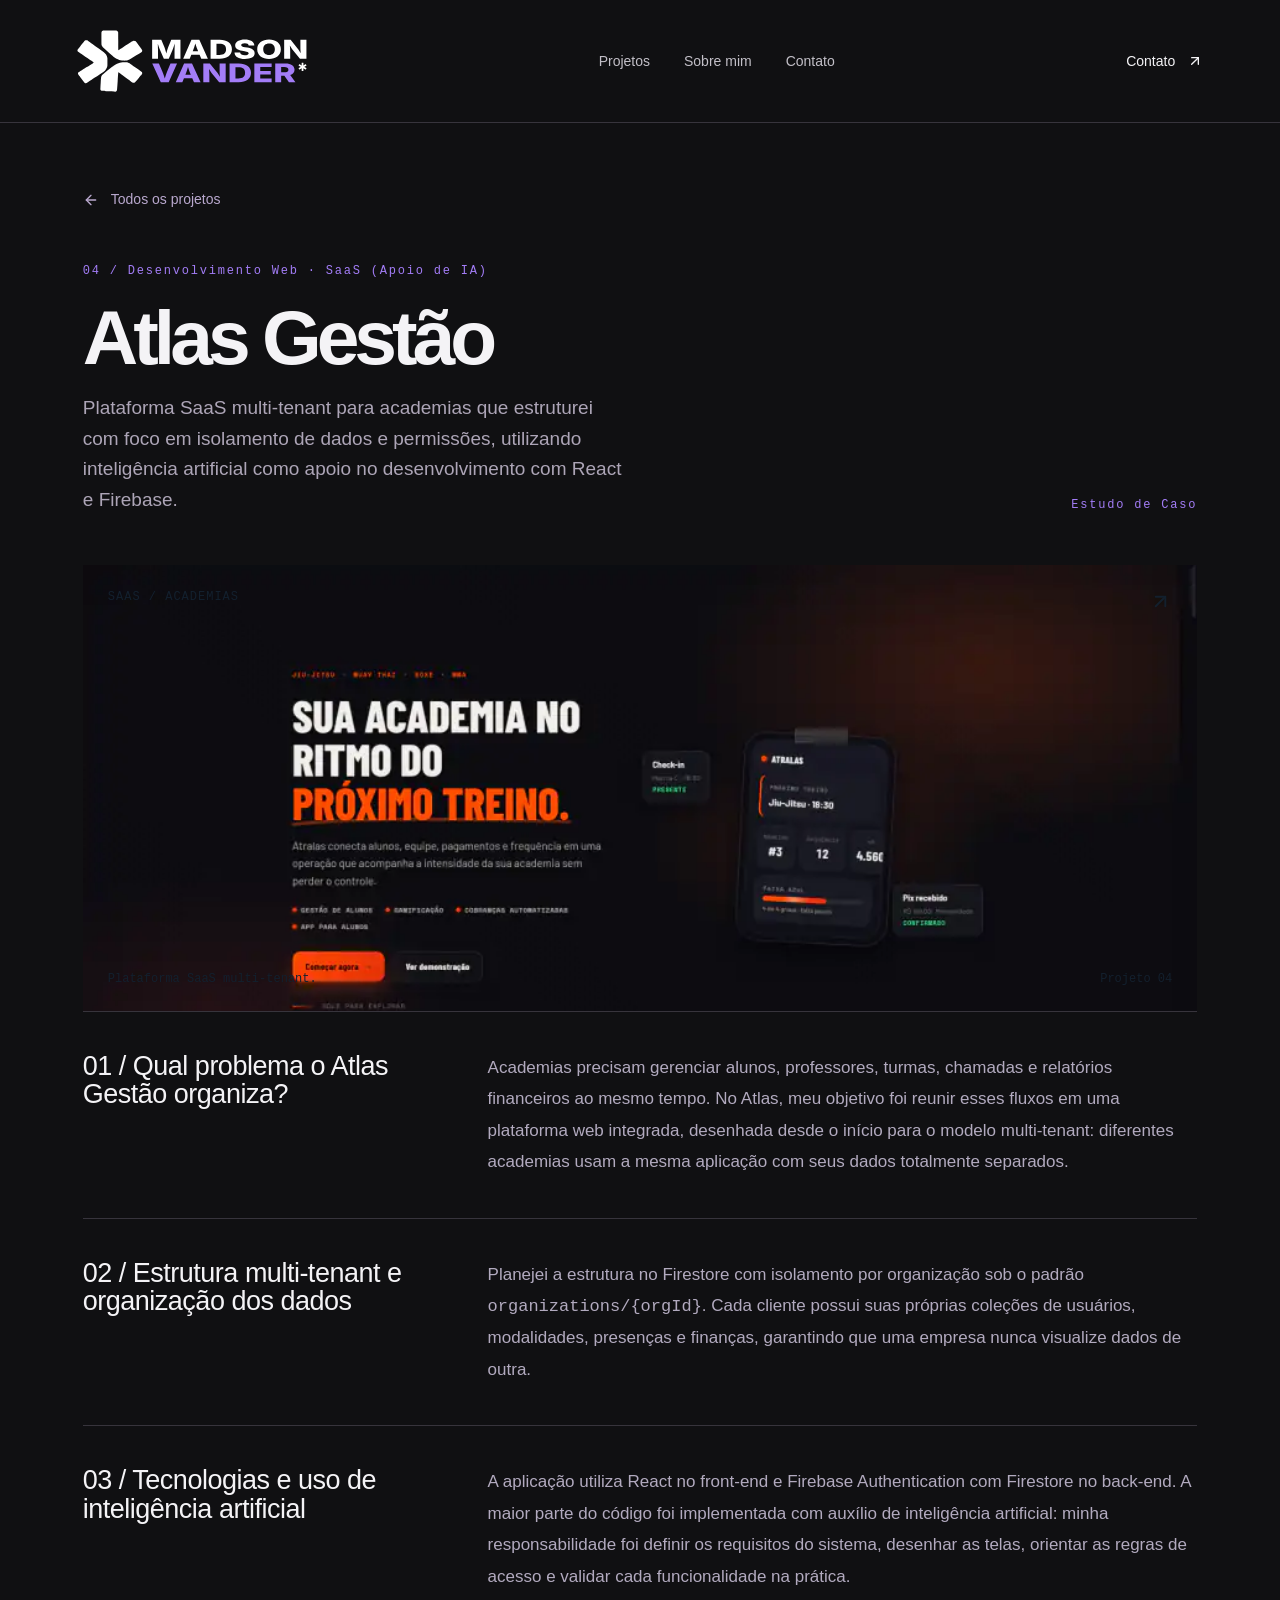
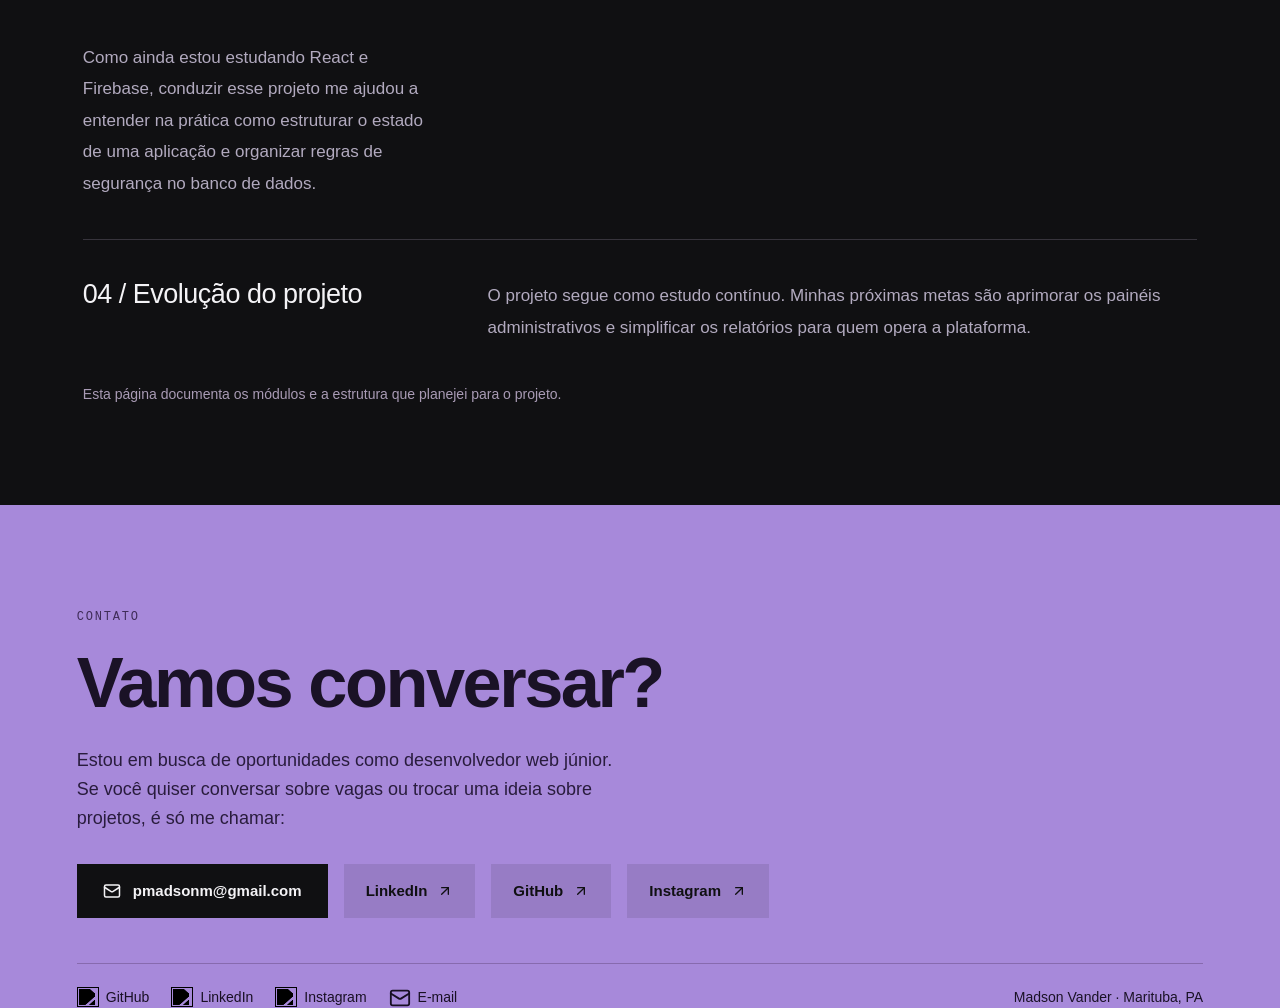
==== commit e93f9e78: "feat: portfolio pessoal Madson Vander - textos 1a pessoa, footer com icones CDN, gitignore, SVGs ass" ====
--- a/projetos/atlas-gestao/index.html
+++ b/projetos/atlas-gestao/index.html
@@ -4,22 +4,22 @@
 <meta charset="UTF-8">
 <meta name="viewport" content="width=device-width, initial-scale=1">
 <meta name="theme-color" content="#101012">
-<title>Atlas Gestão | SaaS Multi-tenant — AVRYUM Studio</title>
-<meta name="description" content="Estudo de caso do Atlas Gestão: plataforma SaaS multi-tenant desenvolvida para centralizar processos, permissões e dados de academias.">
-<meta name="author" content="AVRYUM Studio">
+<title>Atlas Gestão | Plataforma SaaS — Madson Vander</title>
+<meta name="description" content="Estudo de caso do Atlas Gestão: plataforma SaaS multi-tenant estruturada para academias com React e Firebase, com apoio de inteligência artificial.">
+<meta name="author" content="Madson Vander">
 <meta name="robots" content="index,follow,max-image-preview:large,max-snippet:-1,max-video-preview:-1">
 <link rel="canonical" href="https://www.avryum.com.br/projetos/atlas-gestao/index.html">
 <meta property="og:locale" content="pt_BR">
-<meta property="og:site_name" content="AVRYUM Studio">
+<meta property="og:site_name" content="Madson Vander">
 <meta property="og:type" content="article">
-<meta property="og:title" content="Atlas Gestão | SaaS Multi-tenant — AVRYUM Studio">
-<meta property="og:description" content="Estudo de caso do Atlas Gestão: plataforma SaaS multi-tenant desenvolvida para centralizar processos, permissões e dados de academias.">
+<meta property="og:title" content="Atlas Gestão | Plataforma SaaS — Madson Vander">
+<meta property="og:description" content="Estudo de caso do Atlas Gestão: plataforma SaaS multi-tenant estruturada para academias com React e Firebase, com apoio de inteligência artificial.">
 <meta property="og:url" content="https://www.avryum.com.br/projetos/atlas-gestao/index.html">
 <meta property="og:image" content="https://www.avryum.com.br/projetos/atlas-gestao/img/index-atlas.webp">
 <meta property="og:image:alt" content="Interface do projeto Atlas Gestão">
 <meta name="twitter:card" content="summary_large_image">
-<meta name="twitter:title" content="Atlas Gestão | SaaS Multi-tenant — AVRYUM Studio">
-<meta name="twitter:description" content="Estudo de caso do Atlas Gestão: plataforma SaaS multi-tenant desenvolvida para centralizar processos, permissões e dados de academias.">
+<meta name="twitter:title" content="Atlas Gestão | Plataforma SaaS — Madson Vander">
+<meta name="twitter:description" content="Estudo de caso do Atlas Gestão: plataforma SaaS multi-tenant estruturada para academias com React e Firebase, com apoio de inteligência artificial.">
 <meta name="twitter:image" content="https://www.avryum.com.br/projetos/atlas-gestao/img/index-atlas.webp">
 <meta name="twitter:image:alt" content="Interface do projeto Atlas Gestão">
 <link rel="icon" type="image/x-icon" href="../../imagens/favicon.ico" />
@@ -30,36 +30,36 @@
   "@context": "https://schema.org",
   "@graph": [
     {
-      "@type": "Organization",
-      "@id": "https://www.avryum.com.br/#avryum",
-      "name": "AVRYUM Studio",
+      "@type": "Person",
+      "@id": "https://www.avryum.com.br/#madson",
+      "name": "Madson Vander",
+      "jobTitle": "Desenvolvedor Web Front-end",
       "url": "https://www.avryum.com.br/",
       "sameAs": [
-        "https://www.instagram.com/avryum.studio/"
+        "https://github.com/Mad-xyz",
+        "https://www.linkedin.com/in/madsonvander/",
+        "https://www.instagram.com/mad.exe"
       ]
     },
     {
       "@type": "WebSite",
       "@id": "https://www.avryum.com.br/#website",
       "url": "https://www.avryum.com.br/",
-      "name": "AVRYUM Studio",
-      "inLanguage": "pt-BR",
-      "publisher": {
-        "@id": "https://www.avryum.com.br/#avryum"
-      }
+      "name": "Madson Vander",
+      "inLanguage": "pt-BR"
     },
     {
       "@type": "WebPage",
       "@id": "https://www.avryum.com.br/projetos/atlas-gestao/index.html#webpage",
       "url": "https://www.avryum.com.br/projetos/atlas-gestao/index.html",
-      "name": "Atlas Gestão | SaaS Multi-tenant — AVRYUM Studio",
-      "description": "Estudo de caso do Atlas Gestão: plataforma SaaS multi-tenant desenvolvida para centralizar processos, permissões e dados de academias.",
+      "name": "Atlas Gestão | Plataforma SaaS — Madson Vander",
+      "description": "Estudo de caso do Atlas Gestão: plataforma SaaS multi-tenant estruturada para academias com React e Firebase, com apoio de inteligência artificial.",
       "inLanguage": "pt-BR",
       "isPartOf": {
         "@id": "https://www.avryum.com.br/#website"
       },
       "about": {
-        "@id": "https://www.avryum.com.br/#avryum"
+        "@id": "https://www.avryum.com.br/#madson"
       },
       "mainEntity": {
         "@id": "https://www.avryum.com.br/projetos/atlas-gestao/index.html#project"
@@ -77,9 +77,8 @@
       "description": "Plataforma SaaS multi-tenant desenvolvida para centralizar alunos, equipe, modalidades, presenças, finanças e rotinas de academias.",
       "image": "https://www.avryum.com.br/projetos/atlas-gestao/img/index-atlas.webp",
       "inLanguage": "pt-BR",
-      "dateModified": "2026-10-09",
       "creator": {
-        "@id": "https://www.avryum.com.br/#avryum"
+        "@id": "https://www.avryum.com.br/#madson"
       },
       "keywords": [
         "SaaS para academias",
@@ -123,52 +122,50 @@
 <a class="skip-link" href="#main">Pular para o conteúdo</a>
 <div class="square-cursor" aria-hidden="true"><span></span></div>
 <header class="site-header">
-<a class="wordmark" href="../../index.html" aria-label="AVRYUM Studio, início"><img class="wordmark-logo" src="../../imagens/assinatura-horizontal.svg" alt="" aria-hidden="true" />
-      <img class="wordmark-logo wordmark-logo--roxo" src="../../imagens/assinatura-horizontal-roxo.svg" alt="" aria-hidden="true" /></a>
-<nav aria-label="Principal"><a href="../../index.html#servicos">Serviços</a><a href="../../index.html#projetos">Projetos</a><a href="../../index.html#sobre">Sobre</a><a href="../../index.html#design">Design</a></nav>
-<a class="contact-link" href="#contato">Falar sobre um projeto <svg xmlns="http://www.w3.org/2000/svg" width="16" height="16" viewBox="0 0 24 24" fill="none" stroke="currentColor" stroke-width="2" stroke-linecap="round" stroke-linejoin="round" class="lucide lucide-arrow-up-right" aria-hidden="true"><path d="M7 7h10v10"></path><path d="M7 17 17 7"></path></svg></a>
+<a class="wordmark" href="../../index.html" aria-label="Madson Vander, início"><img class="wordmark-logo" src="../../imagens/assinatura-horizontal.svg" alt="" aria-hidden="true" />
+  <img class="wordmark-logo wordmark-logo--roxo" src="../../imagens/assinatura-horizontal-roxo.svg" alt="" aria-hidden="true" /></a>
+<nav aria-label="Principal"><a href="../../index.html#projetos">Projetos</a><a href="../../index.html#sobre">Sobre mim</a><a href="../../index.html#contato">Contato</a></nav>
+<a class="contact-link" href="#contato">Contato <svg xmlns="http://www.w3.org/2000/svg" width="16" height="16" viewBox="0 0 24 24" fill="none" stroke="currentColor" stroke-width="2" stroke-linecap="round" stroke-linejoin="round" class="lucide lucide-arrow-up-right" aria-hidden="true"><path d="M7 7h10v10"></path><path d="M7 17 17 7"></path></svg></a>
 </header>
 
 <main id="main" class="case-main">
 <a class="back-link" href="../../index.html#projetos"><svg xmlns="http://www.w3.org/2000/svg" width="16" height="16" viewBox="0 0 24 24" fill="none" stroke="currentColor" stroke-width="2" stroke-linecap="round" stroke-linejoin="round" class="lucide lucide-arrow-left" aria-hidden="true"><path d="m12 19-7-7 7-7"></path><path d="M19 12H5"></path></svg>Todos os projetos</a>
 <div class="case-heading">
-<div><span class="eyebrow">04 / Desenvolvimento Web · SaaS</span>
+<div><span class="eyebrow">04 / Desenvolvimento Web · SaaS (Apoio de IA)</span>
 <h1>Atlas Gestão</h1>
-<p>Plataforma SaaS multi-tenant desenvolvida para centralizar processos de academias em uma infraestrutura única, garantindo isolamento total de dados e permissões por organização.</p>
-</div><span class="eyebrow">Plataforma SaaS</span>
+<p>Plataforma SaaS multi-tenant para academias que estruturei com foco em isolamento de dados e permissões, utilizando inteligência artificial como apoio no desenvolvimento com React e Firebase.</p>
+</div><span class="eyebrow">Estudo de Caso</span>
 </div>
 
 <div class="project-cover ag" data-media-type="scroll" data-project="atlas-gestao">
 <div class="cover-media" aria-hidden="true"></div>
 <div class="cover-meta"><span>SAAS / ACADEMIAS</span><svg xmlns="http://www.w3.org/2000/svg" width="23" height="23" viewBox="0 0 24 24" fill="none" stroke="currentColor" stroke-width="2" stroke-linecap="round" stroke-linejoin="round" aria-hidden="true"><path d="M7 7h10v10"></path><path d="M7 17 17 7"></path></svg></div>
 <div class="cover-name">ATLAS<span>GESTÃO</span></div>
-<div class="cover-bottom"><span>Processos organizados em um só lugar.</span><span>Projeto 04</span></div>
+<div class="cover-bottom"><span>Plataforma SaaS multi-tenant.</span><span>Projeto 04</span></div>
 </div>
 
 <section class="case-sections">
-<h2>01 / Que problema o Atlas Gestão organiza?</h2>
-<p>Academias e centros esportivos demandam controle simultâneo de alunos, equipe de professores, modalidades, turmas, chamadas, graduações, eventos e relatórios financeiros. No Atlas, a proposta central é reunir todos esses fluxos em uma plataforma web integrada com interfaces específicas para cada perfil operacional.</p>
-<p>A arquitetura foi desenhada desde a raiz para operar no modelo multi-tenant: múltiplos clientes corporativos utilizam a mesma aplicação com isolamento lógico absoluto entre suas informações e bases de dados.</p>
+<h2>01 / Qual problema o Atlas Gestão organiza?</h2>
+<p>Academias precisam gerenciar alunos, professores, turmas, chamadas e relatórios financeiros ao mesmo tempo. No Atlas, meu objetivo foi reunir esses fluxos em uma plataforma web integrada, desenhada desde o início para o modelo multi-tenant: diferentes academias usam a mesma aplicação com seus dados totalmente separados.</p>
 </section>
 
 <section class="case-sections">
-<h2>02 / Arquitetura multi-tenant e governança de dados</h2>
-<p>A estrutura no Firestore organiza as informações por tenant sob o padrão <code>organizations/{orgId}</code>. Cada organização contém suas coleções protegidas de usuários, equipe, modalidades, presenças, cobranças, contratos e logs de auditoria.</p>
-<p>Essa modelagem elimina o risco de vazamento de dados entre empresas distintas e viabiliza um controle rigoroso de autorização e regras de segurança por perfil de usuário.</p>
+<h2>02 / Estrutura multi-tenant e organização dos dados</h2>
+<p>Planejei a estrutura no Firestore com isolamento por organização sob o padrão <code>organizations/{orgId}</code>. Cada cliente possui suas próprias coleções de usuários, modalidades, presenças e finanças, garantindo que uma empresa nunca visualize dados de outra.</p>
 </section>
 
 <section class="case-sections">
-<h2>03 / Tecnologias e decisões de engenharia</h2>
-<p>O frontend é implementado com React e modularizado em hooks e contextos dedicados que propagam o estado da organização ativa. A camada de autenticação e persistência utiliza Firebase Authentication e Firestore, assegurando respostas em tempo real e alta disponibilidade.</p>
-<p>A engenharia do sistema prioriza a consistência dos dados, rastreabilidade de ações críticas e separação clara de responsabilidades entre apresentação e serviços.</p>
+<h2>03 / Tecnologias e uso de inteligência artificial</h2>
+<p>A aplicação utiliza React no front-end e Firebase Authentication com Firestore no back-end. A maior parte do código foi implementada com auxílio de inteligência artificial: minha responsabilidade foi definir os requisitos do sistema, desenhar as telas, orientar as regras de acesso e validar cada funcionalidade na prática.</p>
+<p>Como ainda estou estudando React e Firebase, conduzir esse projeto me ajudou a entender na prática como estruturar o estado de uma aplicação e organizar regras de segurança no banco de dados.</p>
 </section>
 
 <section class="case-sections">
-<h2>04 / Estado atual e evolução técnica</h2>
-<p>O projeto segue em evolução com sua base multi-tenant consolidada. As próximas etapas incluem o aprimoramento contínuo dos módulos gerenciais, dashboards analíticos avançados e fluxos administrativos para atender demandas crescentes de negócios.</p>
+<h2>04 / Evolução do projeto</h2>
+<p>O projeto segue como estudo contínuo. Minhas próximas metas são aprimorar os painéis administrativos e simplificar os relatórios para quem opera a plataforma.</p>
 </section>
 
-<p class="case-note">Esta página documenta os módulos e a arquitetura técnica registrados no repositório público do projeto.</p>
+<p class="case-note">Esta página documenta os módulos e a estrutura que planejei para o projeto.</p>
 </main>
 
 <script src="../../js/footer-compartilhado.js"></script>
--- a/css/estilos.css
+++ b/css/estilos.css
@@ -954,6 +954,11 @@
   align-items:center;
   gap:7px
 }
+.socials a img {
+  display:block;
+  flex-shrink:0;
+  filter:brightness(0)
+}
 .icon-instagram,.icon-linkedin {
   background-size: contain;
   background-repeat: no-repeat;
--- a/css/footer-compartilhado.css
+++ b/css/footer-compartilhado.css
@@ -35,8 +35,25 @@
   margin: 0;
   padding: 0;
 }
+
+/* Links sociais no rodapé inferior:
+   - Desktop: ícone + texto lado a lado
+   - Mobile (≤560px): apenas ícone, texto oculto */
 @media (max-width: 560px) {
   footer { padding-bottom: 0; }
   .footer-lead { margin-bottom: 32px; }
   .av-footer-bottom-word { margin: 0; }
+
+  /* Esconde os nomes no mobile, mantém só os ícones centralizados */
+  .social-label { display: none; }
+  .socials { justify-content: center; }
+
+  /* Empilha rodapé inferior em coluna centralizada */
+  .footer-bottom {
+    flex-direction: column;
+    align-items: center;
+    text-align: center;
+    gap: 16px;
+  }
+  .footer-bottom > span { text-align: center; }
 }
